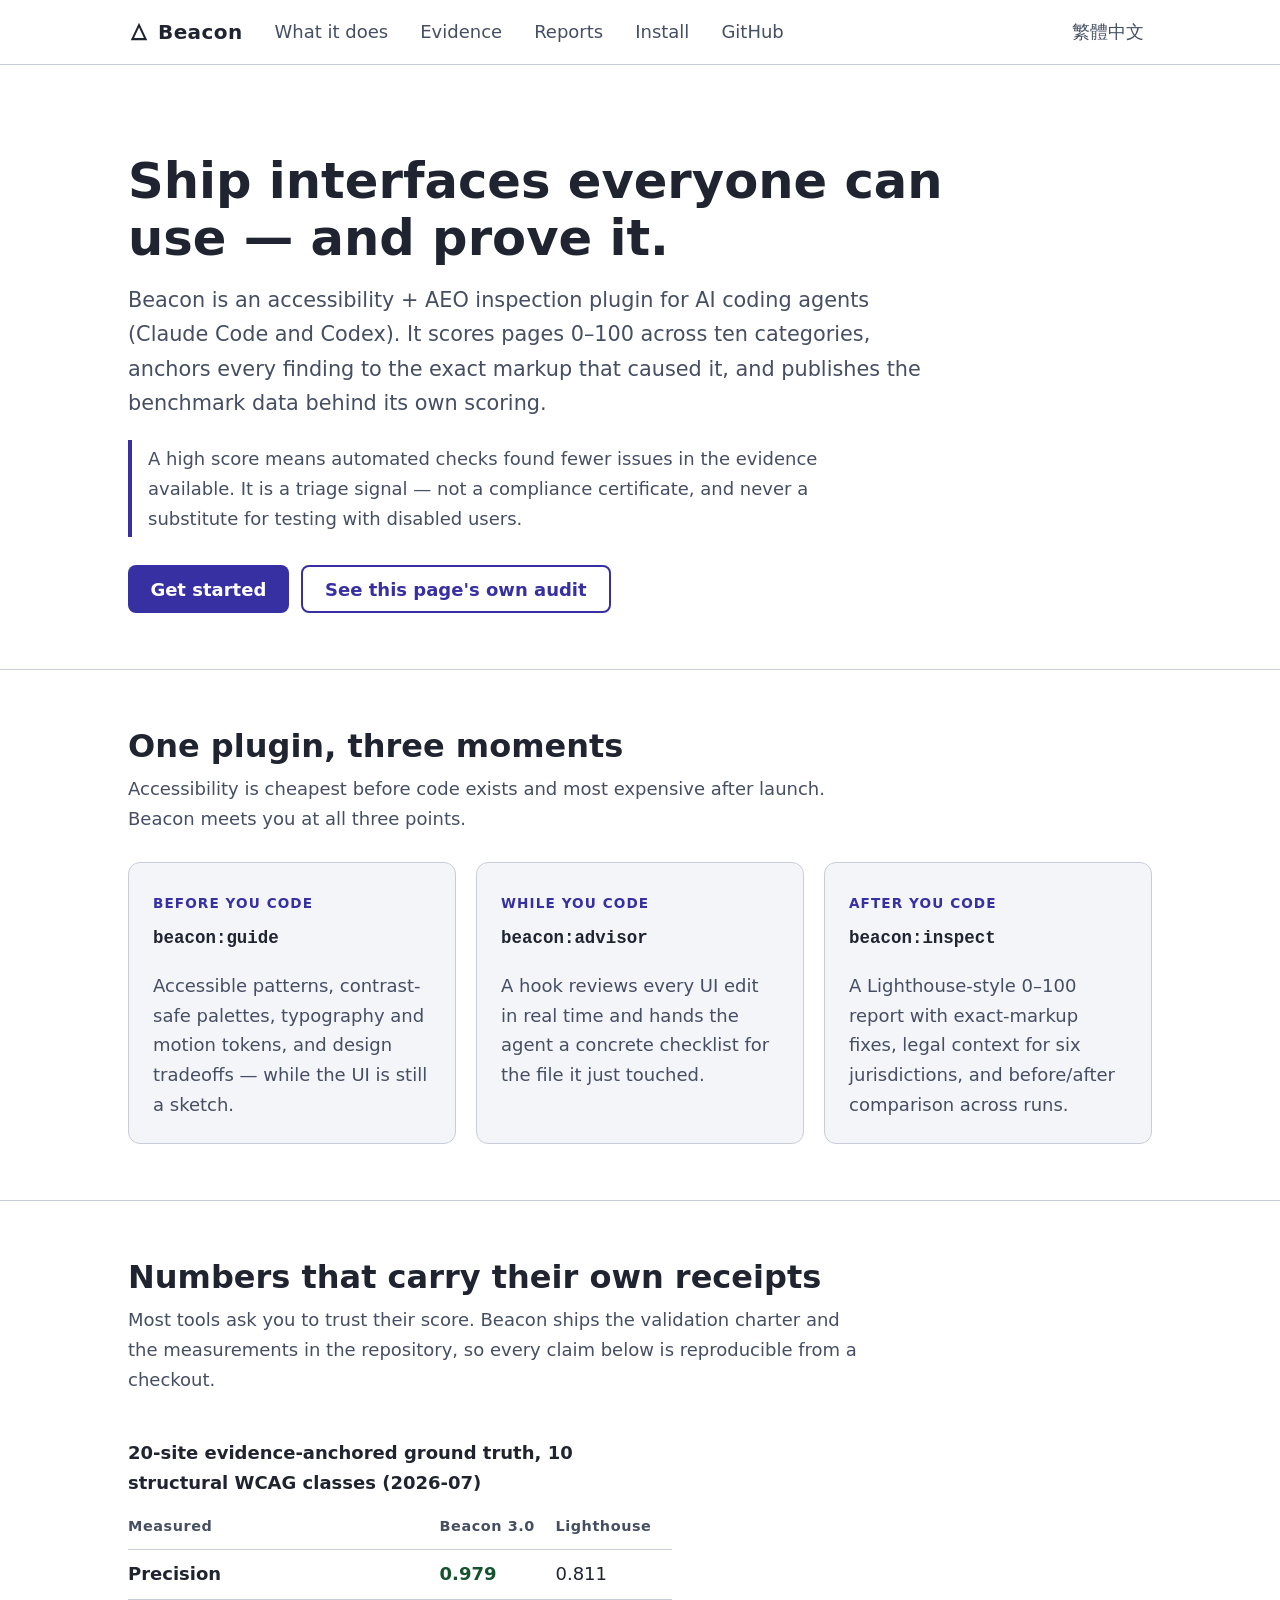
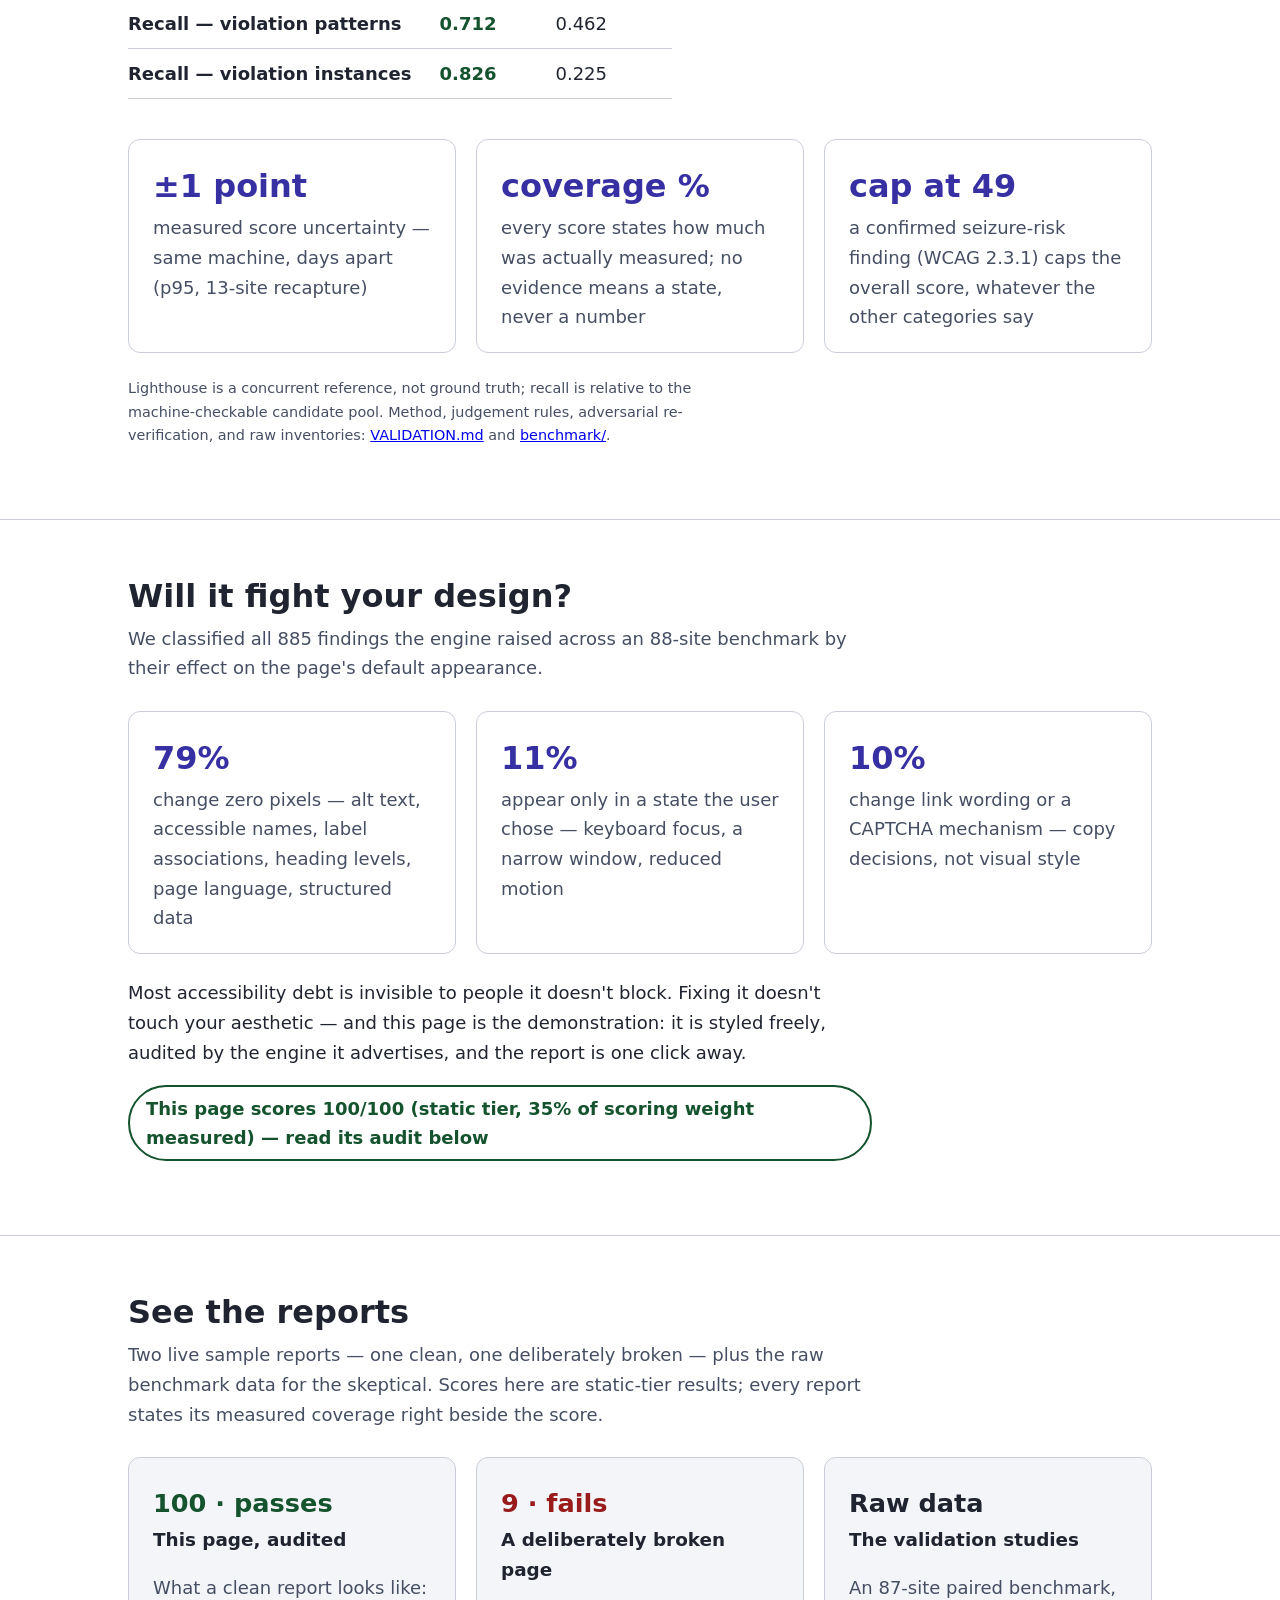
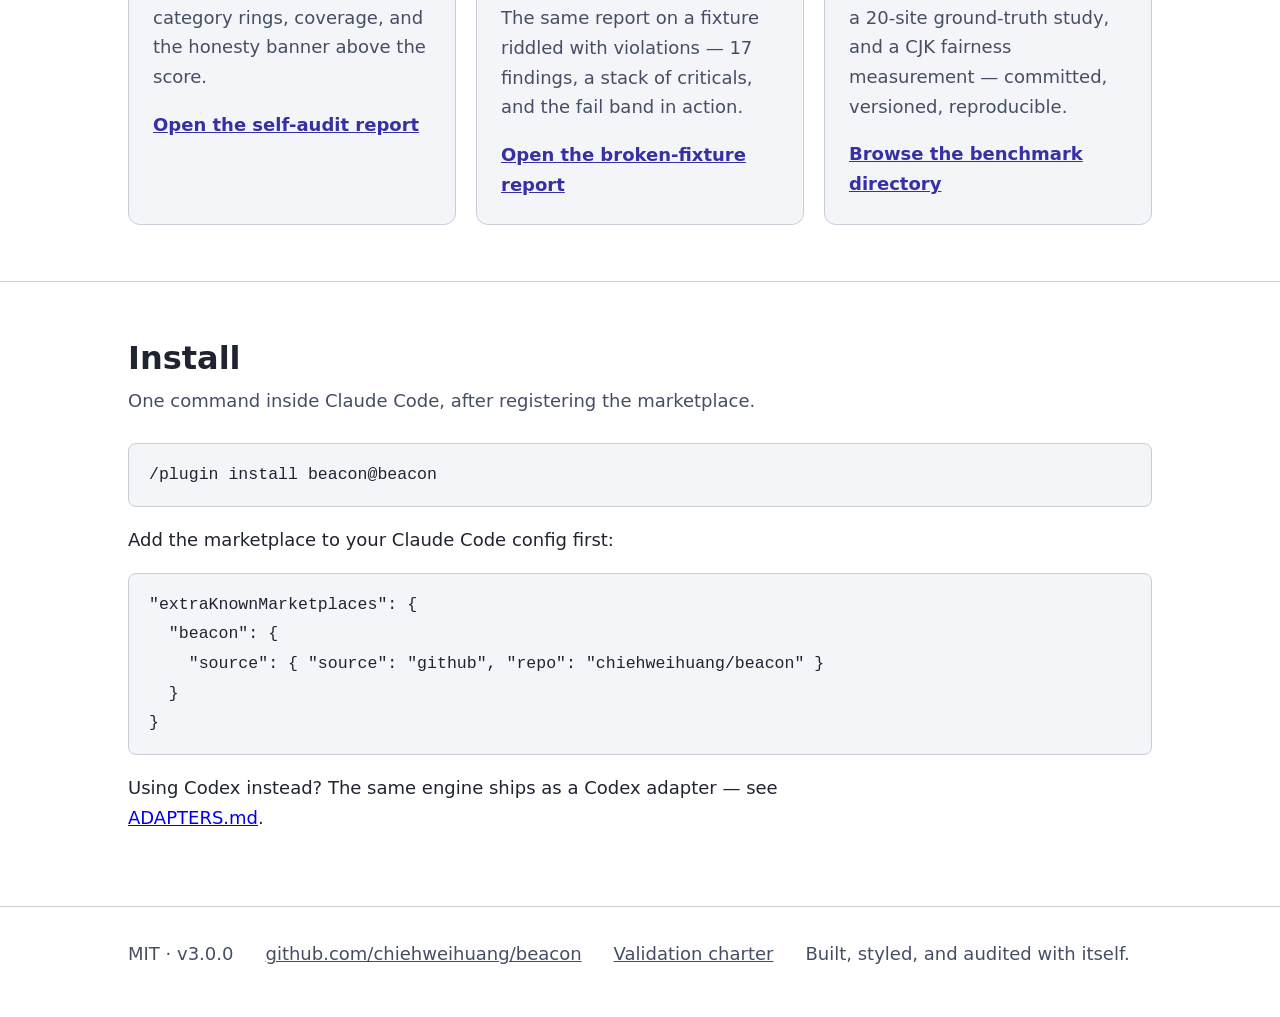
==== docs/index.html @ be775fd5 "feat(docs): bilingual landing page + live sample reports (GitHub Pages) docs/index.html (en) + docs/" ====
<!DOCTYPE html>
<html lang="en">
<head>
<meta charset="utf-8">
<meta name="viewport" content="width=device-width, initial-scale=1">
<title>Beacon — accessibility + AEO inspection for AI coding agents</title>
<meta name="description" content="Beacon is a Claude Code and Codex plugin that scores web accessibility (WCAG 2.2) and answer-engine readiness, anchors every finding to exact markup, and publishes the validation data behind its own numbers.">
<link rel="canonical" href="https://chiehweihuang.github.io/beacon/">
<link rel="alternate" hreflang="en" href="https://chiehweihuang.github.io/beacon/">
<link rel="alternate" hreflang="zh-Hant" href="https://chiehweihuang.github.io/beacon/zh-Hant.html">
<link rel="stylesheet" href="style.css">
<script type="application/ld+json">
{
  "@context": "https://schema.org",
  "@type": "SoftwareApplication",
  "name": "Beacon",
  "applicationCategory": "DeveloperApplication",
  "operatingSystem": "Windows, macOS, Linux",
  "softwareVersion": "3.0.0",
  "description": "Accessibility (WCAG 2.2) and answer-engine-optimization inspection plugin for AI coding agents (Claude Code and Codex), with benchmark-validated scoring.",
  "license": "https://opensource.org/licenses/MIT",
  "url": "https://chiehweihuang.github.io/beacon/",
  "downloadUrl": "https://github.com/chiehweihuang/beacon"
}
</script>
</head>
<body>
<a class="skip-link" href="#main">Skip to main content</a>

<header class="site">
  <div class="wrap">
    <a class="brand" href="./">
      <svg width="22" height="22" viewBox="0 0 24 24" aria-hidden="true" focusable="false"><path d="M12 2 3 21h18L12 2Zm0 5.2 5.4 11.3H6.6L12 7.2Z" fill="currentColor"/></svg>
      Beacon
    </a>
    <nav class="site-nav" aria-label="Main">
      <ul>
        <li><a href="#commands">What it does</a></li>
        <li><a href="#evidence">Evidence</a></li>
        <li><a href="#reports">Reports</a></li>
        <li><a href="#install">Install</a></li>
        <li><a href="https://github.com/chiehweihuang/beacon">GitHub</a></li>
      </ul>
    </nav>
    <div class="lang-switch">
      <a href="zh-Hant.html" lang="zh-Hant" hreflang="zh-Hant">繁體中文</a>
    </div>
  </div>
</header>

<main id="main">

  <section class="hero" aria-labelledby="hero-h">
    <div class="wrap">
      <h1 id="hero-h">Ship interfaces everyone can use — and prove it.</h1>
      <p class="lede">Beacon is an accessibility + AEO inspection plugin for AI coding agents (Claude Code and Codex). It scores pages 0–100 across ten categories, anchors every finding to the exact markup that caused it, and publishes the benchmark data behind its own scoring.</p>
      <p class="honesty">A high score means automated checks found fewer issues in the evidence available. It is a triage signal — not a compliance certificate, and never a substitute for testing with disabled users.</p>
      <div class="cta-row">
        <a class="btn btn-primary" href="#install">Get started</a>
        <a class="btn btn-ghost" href="reports/landing-self-audit.html">See this page's own audit</a>
      </div>
    </div>
  </section>

  <section id="commands" aria-labelledby="commands-h">
    <div class="wrap">
      <h2 id="commands-h">One plugin, three moments</h2>
      <p class="section-lede">Accessibility is cheapest before code exists and most expensive after launch. Beacon meets you at all three points.</p>
      <div class="cards">
        <div class="card">
          <span class="when">Before you code</span>
          <h3><code>beacon:guide</code></h3>
          <p>Accessible patterns, contrast-safe palettes, typography and motion tokens, and design tradeoffs — while the UI is still a sketch.</p>
        </div>
        <div class="card">
          <span class="when">While you code</span>
          <h3><code>beacon:advisor</code></h3>
          <p>A hook reviews every UI edit in real time and hands the agent a concrete checklist for the file it just touched.</p>
        </div>
        <div class="card">
          <span class="when">After you code</span>
          <h3><code>beacon:inspect</code></h3>
          <p>A Lighthouse-style 0–100 report with exact-markup fixes, legal context for six jurisdictions, and before/after comparison across runs.</p>
        </div>
      </div>
    </div>
  </section>

  <section id="evidence" aria-labelledby="evidence-h">
    <div class="wrap">
      <h2 id="evidence-h">Numbers that carry their own receipts</h2>
      <p class="section-lede">Most tools ask you to trust their score. Beacon ships the validation charter and the measurements in the repository, so every claim below is reproducible from a checkout.</p>

      <div class="table-wrap" role="region" aria-label="Measured precision and recall" tabindex="0">
        <table>
          <caption>20-site evidence-anchored ground truth, 10 structural WCAG classes (2026-07)</caption>
          <thead>
            <tr>
              <th scope="col">Measured</th>
              <th scope="col">Beacon 3.0</th>
              <th scope="col">Lighthouse</th>
            </tr>
          </thead>
          <tbody>
            <tr>
              <th scope="row">Precision</th>
              <td class="win">0.979</td>
              <td>0.811</td>
            </tr>
            <tr>
              <th scope="row">Recall — violation patterns</th>
              <td class="win">0.712</td>
              <td>0.462</td>
            </tr>
            <tr>
              <th scope="row">Recall — violation instances</th>
              <td class="win">0.826</td>
              <td>0.225</td>
            </tr>
          </tbody>
        </table>
      </div>

      <div class="stats">
        <div class="stat"><span class="n">±1 point</span> <span class="d">measured score uncertainty — same machine, days apart (p95, 13-site recapture)</span></div>
        <div class="stat"><span class="n">coverage %</span> <span class="d">every score states how much was actually measured; no evidence means a state, never a number</span></div>
        <div class="stat"><span class="n">cap at 49</span> <span class="d">a confirmed seizure-risk finding (WCAG 2.3.1) caps the overall score, whatever the other categories say</span></div>
      </div>

      <p class="footnote">Lighthouse is a concurrent reference, not ground truth; recall is relative to the machine-checkable candidate pool. Method, judgement rules, adversarial re-verification, and raw inventories: <a href="https://github.com/chiehweihuang/beacon/blob/master/VALIDATION.md">VALIDATION.md</a> and <a href="https://github.com/chiehweihuang/beacon/tree/master/benchmark">benchmark/</a>.</p>
    </div>
  </section>

  <section id="design" aria-labelledby="design-h">
    <div class="wrap">
      <h2 id="design-h">Will it fight your design?</h2>
      <p class="section-lede">We classified all 885 findings the engine raised across an 88-site benchmark by their effect on the page's default appearance.</p>
      <div class="stats">
        <div class="stat"><span class="n">79%</span> <span class="d">change zero pixels — alt text, accessible names, label associations, heading levels, page language, structured data</span></div>
        <div class="stat"><span class="n">11%</span> <span class="d">appear only in a state the user chose — keyboard focus, a narrow window, reduced motion</span></div>
        <div class="stat"><span class="n">10%</span> <span class="d">change link wording or a CAPTCHA mechanism — copy decisions, not visual style</span></div>
      </div>
      <p>Most accessibility debt is invisible to people it doesn't block. Fixing it doesn't touch your aesthetic — and this page is the demonstration: it is styled freely, audited by the engine it advertises, and the report is one click away.</p>
      <p><span class="badge">This page scores 100/100 (static tier, 35% of scoring weight measured) — read its audit below</span></p>
    </div>
  </section>

  <section id="reports" aria-labelledby="reports-h">
    <div class="wrap">
      <h2 id="reports-h">See the reports</h2>
      <p class="section-lede">Two live sample reports — one clean, one deliberately broken — plus the raw benchmark data for the skeptical. Scores here are static-tier results; every report states its measured coverage right beside the score.</p>
      <div class="gallery">
        <div class="shot">
          <span class="score pass">100 · passes</span>
          <h3>This page, audited</h3>
          <p>What a clean report looks like: category rings, coverage, and the honesty banner above the score.</p>
          <a href="reports/landing-self-audit.html">Open the self-audit report</a>
        </div>
        <div class="shot">
          <span class="score fail">9 · fails</span>
          <h3>A deliberately broken page</h3>
          <p>The same report on a fixture riddled with violations — 17 findings, a stack of criticals, and the fail band in action.</p>
          <a href="reports/broken-fixture.html">Open the broken-fixture report</a>
        </div>
        <div class="shot">
          <span class="score">Raw data</span>
          <h3>The validation studies</h3>
          <p>An 87-site paired benchmark, a 20-site ground-truth study, and a CJK fairness measurement — committed, versioned, reproducible.</p>
          <a href="https://github.com/chiehweihuang/beacon/tree/master/benchmark">Browse the benchmark directory</a>
        </div>
      </div>
    </div>
  </section>

  <section id="install" aria-labelledby="install-h">
    <div class="wrap">
      <h2 id="install-h">Install</h2>
      <p class="section-lede">One command inside Claude Code, after registering the marketplace.</p>
<pre><code>/plugin install beacon@beacon</code></pre>
      <p>Add the marketplace to your Claude Code config first:</p>
<pre><code>"extraKnownMarketplaces": {
  "beacon": {
    "source": { "source": "github", "repo": "chiehweihuang/beacon" }
  }
}</code></pre>
      <p>Using Codex instead? The same engine ships as a Codex adapter — see <a href="https://github.com/chiehweihuang/beacon/blob/master/ADAPTERS.md">ADAPTERS.md</a>.</p>
    </div>
  </section>

</main>

<footer class="site">
  <div class="wrap">
    <span>MIT · v3.0.0</span>
    <a href="https://github.com/chiehweihuang/beacon">github.com/chiehweihuang/beacon</a>
    <a href="https://github.com/chiehweihuang/beacon/blob/master/VALIDATION.md">Validation charter</a>
    <span>Built, styled, and audited with itself.</span>
  </div>
</footer>

</body>
</html>
---- docs/style.css ----
/* Beacon landing — no framework, no JS, WCAG 2.2 AA by construction.
   Light is the default theme; dark follows the system preference.
   Font stacks are explicit end-to-end (CJK must never fall back to PMingLiU). */

:root {
  --sans: "Segoe UI", system-ui, -apple-system, "Helvetica Neue", Arial,
          "Noto Sans TC", "PingFang TC", "Microsoft JhengHei", sans-serif;
  --mono: "Cascadia Code", Consolas, "SF Mono", Menlo, "Noto Sans Mono",
          "Microsoft JhengHei", monospace;

  --bg: #ffffff;
  --surface: #f4f5f9;
  --text: #1f2430;         /* 14.9:1 on --bg */
  --muted: #454e63;        /* 8.2:1 on --bg */
  --accent: #3730a3;       /* 8.5:1 on --bg */
  --accent-ink: #ffffff;   /* 8.5:1 on --accent */
  --line: #c9cdd8;         /* 3.1:1 borders */
  --good: #14532d;         /* 9.7:1 on --bg */
  --bad: #991b1b;          /* 7.7:1 on --bg */
  --focus: #b45309;
}

@media (prefers-color-scheme: dark) {
  :root {
    --bg: #12141c;
    --surface: #1b1e2a;
    --text: #e7e9f0;       /* 13.9:1 on --bg */
    --muted: #aab2c5;      /* 7.6:1 on --bg */
    --accent: #a5b4fc;     /* 8.6:1 on --bg */
    --accent-ink: #12141c; /* 8.6:1 on --accent */
    --line: #3d4356;
    --good: #86efac;
    --bad: #fca5a5;
    --focus: #fbbf24;
  }
}

/* High-contrast preference: harden the two tokens that sit closest to the
   thresholds, in BOTH themes (Android "Bold text" / forced contrast users). */
@media (prefers-contrast: more) {
  :root { --muted: #2b3242; --line: #6b7280; }
}
@media (prefers-contrast: more) and (prefers-color-scheme: dark) {
  :root { --muted: #d3d8e4; --line: #8a92a6; }
}

* { box-sizing: border-box; }

html { -webkit-text-size-adjust: 100%; }

body {
  margin: 0;
  font-family: var(--sans);
  font-size: clamp(1rem, 0.94rem + 0.3vw, 1.125rem);
  line-height: 1.65;
  color: var(--text);
  background: var(--bg);
}

/* ---- focus: visible, never removed ---- */
:focus-visible {
  outline: 3px solid var(--focus);
  outline-offset: 3px;
  border-radius: 2px;
}

@media (prefers-reduced-motion: reduce) {
  *, *::before, *::after {
    animation-duration: 0.01ms !important;
    animation-iteration-count: 1 !important;
    transition-duration: 0.01ms !important;
    scroll-behavior: auto !important;
  }
}

.skip-link {
  position: absolute;
  left: -999px;
  top: 0;
  background: var(--accent);
  color: var(--accent-ink);
  padding: 0.75rem 1.25rem;
  z-index: 10;
  font-weight: 600;
}
.skip-link:focus {
  left: 0.5rem;
  top: 0.5rem;
}

.wrap {
  max-width: 68rem;
  margin: 0 auto;
  padding: 0 clamp(1rem, 4vw, 2rem);
}

/* ---- header ---- */
header.site {
  border-bottom: 1px solid var(--line);
}
header.site .wrap {
  display: flex;
  flex-wrap: wrap;
  align-items: center;
  gap: 0.5rem 1.5rem;
  min-height: 4rem;
  padding-top: 0.5rem;
  padding-bottom: 0.5rem;
}
.brand {
  font-weight: 700;
  font-size: 1.25rem;
  letter-spacing: 0.02em;
  color: var(--text);
  text-decoration: none;
  display: inline-flex;
  align-items: center;
  gap: 0.5rem;
  min-height: 44px;
}
.brand svg { flex: none; }
nav.site-nav ul {
  list-style: none;
  display: flex;
  flex-wrap: wrap;
  gap: 0.25rem 1rem;
  margin: 0;
  padding: 0;
}
nav.site-nav a,
.lang-switch a {
  display: inline-flex;
  align-items: center;
  min-height: 44px;
  padding: 0 0.5rem;
  color: var(--muted);
  text-decoration: none;
  font-weight: 500;
}
nav.site-nav a:hover, .lang-switch a:hover { color: var(--text); text-decoration: underline; }
.lang-switch { margin-left: auto; }

/* ---- hero ---- */
.hero { padding: clamp(3rem, 8vw, 5.5rem) 0 clamp(2rem, 5vw, 3.5rem); }
.hero h1 {
  font-size: clamp(1.9rem, 1.4rem + 2.6vw, 3.1rem);
  line-height: 1.15;
  margin: 0 0 1rem;
  max-width: 24ch;
}
.hero .lede {
  font-size: clamp(1.1rem, 1rem + 0.5vw, 1.3rem);
  color: var(--muted);
  max-width: 62ch;
  margin: 0 0 1rem;
}
.hero .honesty {
  max-width: 62ch;
  border-left: 4px solid var(--accent);
  padding: 0.25rem 0 0.25rem 1rem;
  color: var(--muted);
  margin: 1.25rem 0 1.75rem;
}
.cta-row { display: flex; flex-wrap: wrap; gap: 0.75rem; }
.btn {
  display: inline-flex;
  align-items: center;
  min-height: 48px;
  padding: 0 1.4rem;
  border-radius: 8px;
  font-weight: 600;
  text-decoration: none;
}
.btn-primary { background: var(--accent); color: var(--accent-ink); }
.btn-primary:hover { filter: brightness(1.12); }
.btn-ghost { border: 2px solid var(--accent); color: var(--accent); }
.btn-ghost:hover { background: var(--surface); }

/* ---- sections ---- */
section { padding: clamp(2rem, 5vw, 3.5rem) 0; }
section + section { border-top: 1px solid var(--line); }
h2 {
  font-size: clamp(1.4rem, 1.2rem + 1vw, 2rem);
  line-height: 1.25;
  margin: 0 0 0.5rem;
}
.section-lede { color: var(--muted); max-width: 65ch; margin: 0 0 1.75rem; }
h3 { font-size: 1.15rem; margin: 0 0 0.5rem; }
p { max-width: 65ch; }

.cards {
  display: grid;
  grid-template-columns: repeat(auto-fit, minmax(min(16rem, 100%), 1fr));
  gap: 1.25rem;
}
.card {
  background: var(--surface);
  border: 1px solid var(--line);
  border-radius: 12px;
  padding: 1.5rem;
}
.card .when {
  font-size: 0.85rem;
  font-weight: 700;
  letter-spacing: 0.08em;
  text-transform: uppercase;
  color: var(--accent);
}
.card h3 { margin-top: 0.35rem; }
.card code { font-size: 0.95em; }
.card p { color: var(--muted); margin-bottom: 0; }

/* ---- tables ---- */
.table-wrap { overflow-x: auto; }
table {
  border-collapse: collapse;
  min-width: 34rem;
  margin: 1rem 0;
}
caption {
  text-align: left;
  font-weight: 600;
  padding-bottom: 0.5rem;
}
th, td {
  text-align: left;
  padding: 0.6rem 1rem 0.6rem 0;
  border-bottom: 1px solid var(--line);
}
th[scope="col"] { font-size: 0.9rem; letter-spacing: 0.04em; color: var(--muted); }
td.win { color: var(--good); font-weight: 700; }

.footnote { font-size: 0.9rem; color: var(--muted); max-width: 65ch; }

/* ---- stats ---- */
.stats {
  display: grid;
  grid-template-columns: repeat(auto-fit, minmax(min(14rem, 100%), 1fr));
  gap: 1.25rem;
  margin: 1.5rem 0;
}
.stat {
  border: 1px solid var(--line);
  border-radius: 12px;
  padding: 1.25rem 1.5rem;
}
.stat .n {
  display: block;
  font-size: 2rem;
  font-weight: 700;
  color: var(--accent);
}
.stat .d { color: var(--muted); }

.badge {
  display: inline-flex;
  align-items: center;
  gap: 0.5rem;
  border: 2px solid var(--good);
  color: var(--good);
  border-radius: 999px;
  padding: 0.4rem 1rem;
  font-weight: 700;
}

/* ---- gallery ---- */
.gallery { display: grid; grid-template-columns: repeat(auto-fit, minmax(min(18rem, 100%), 1fr)); gap: 1.25rem; }
.shot {
  border: 1px solid var(--line);
  border-radius: 12px;
  padding: 1.5rem;
  background: var(--surface);
}
.shot .score { font-size: 1.6rem; font-weight: 700; }
.shot .score.pass { color: var(--good); }
.shot .score.fail { color: var(--bad); }
.shot p { color: var(--muted); }
.shot a { color: var(--accent); font-weight: 600; }

/* ---- code ---- */
pre {
  background: var(--surface);
  border: 1px solid var(--line);
  border-radius: 8px;
  padding: 1rem 1.25rem;
  overflow-x: auto;
}
code { font-family: var(--mono); font-size: 0.92em; }

/* ---- footer ---- */
footer.site {
  border-top: 1px solid var(--line);
  padding: 2rem 0 3rem;
  color: var(--muted);
}
footer.site .wrap { display: flex; flex-wrap: wrap; gap: 0.5rem 2rem; align-items: center; }
footer.site a { color: var(--muted); }
footer.site a:hover { color: var(--text); }
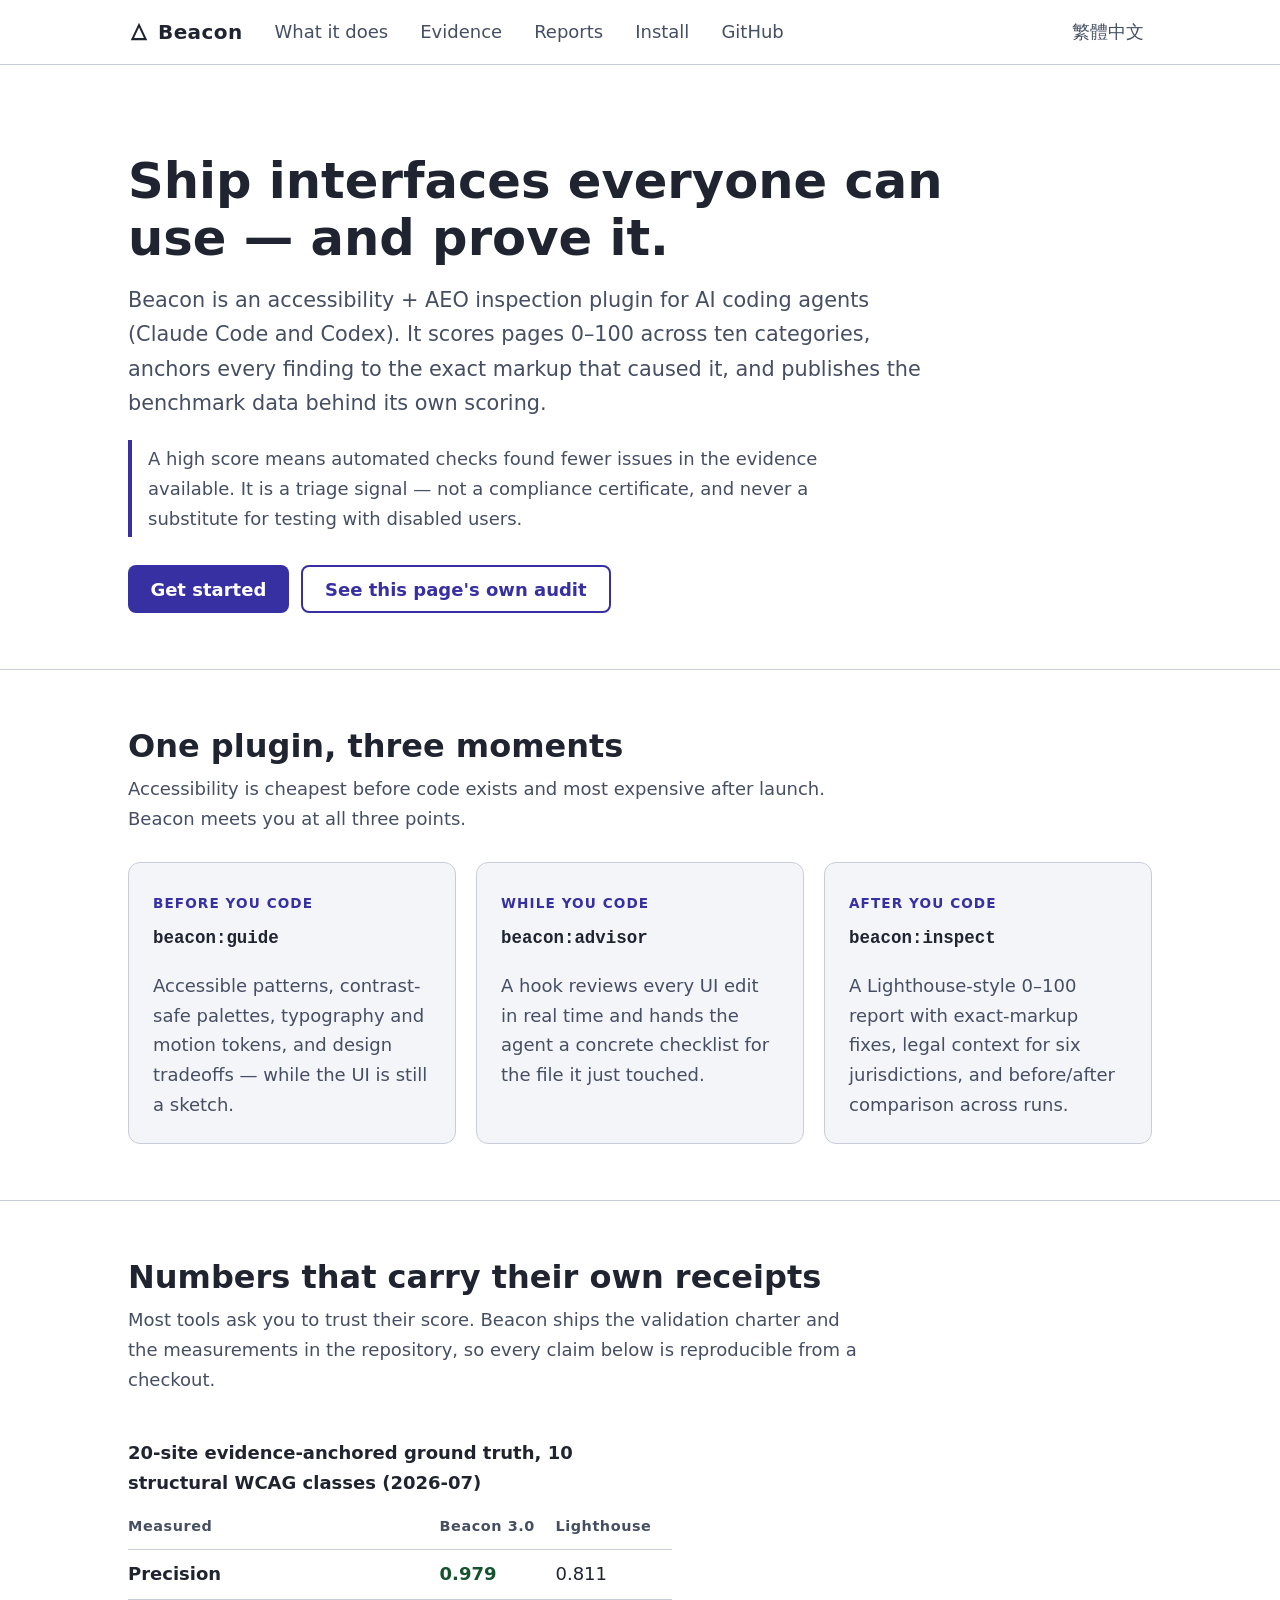
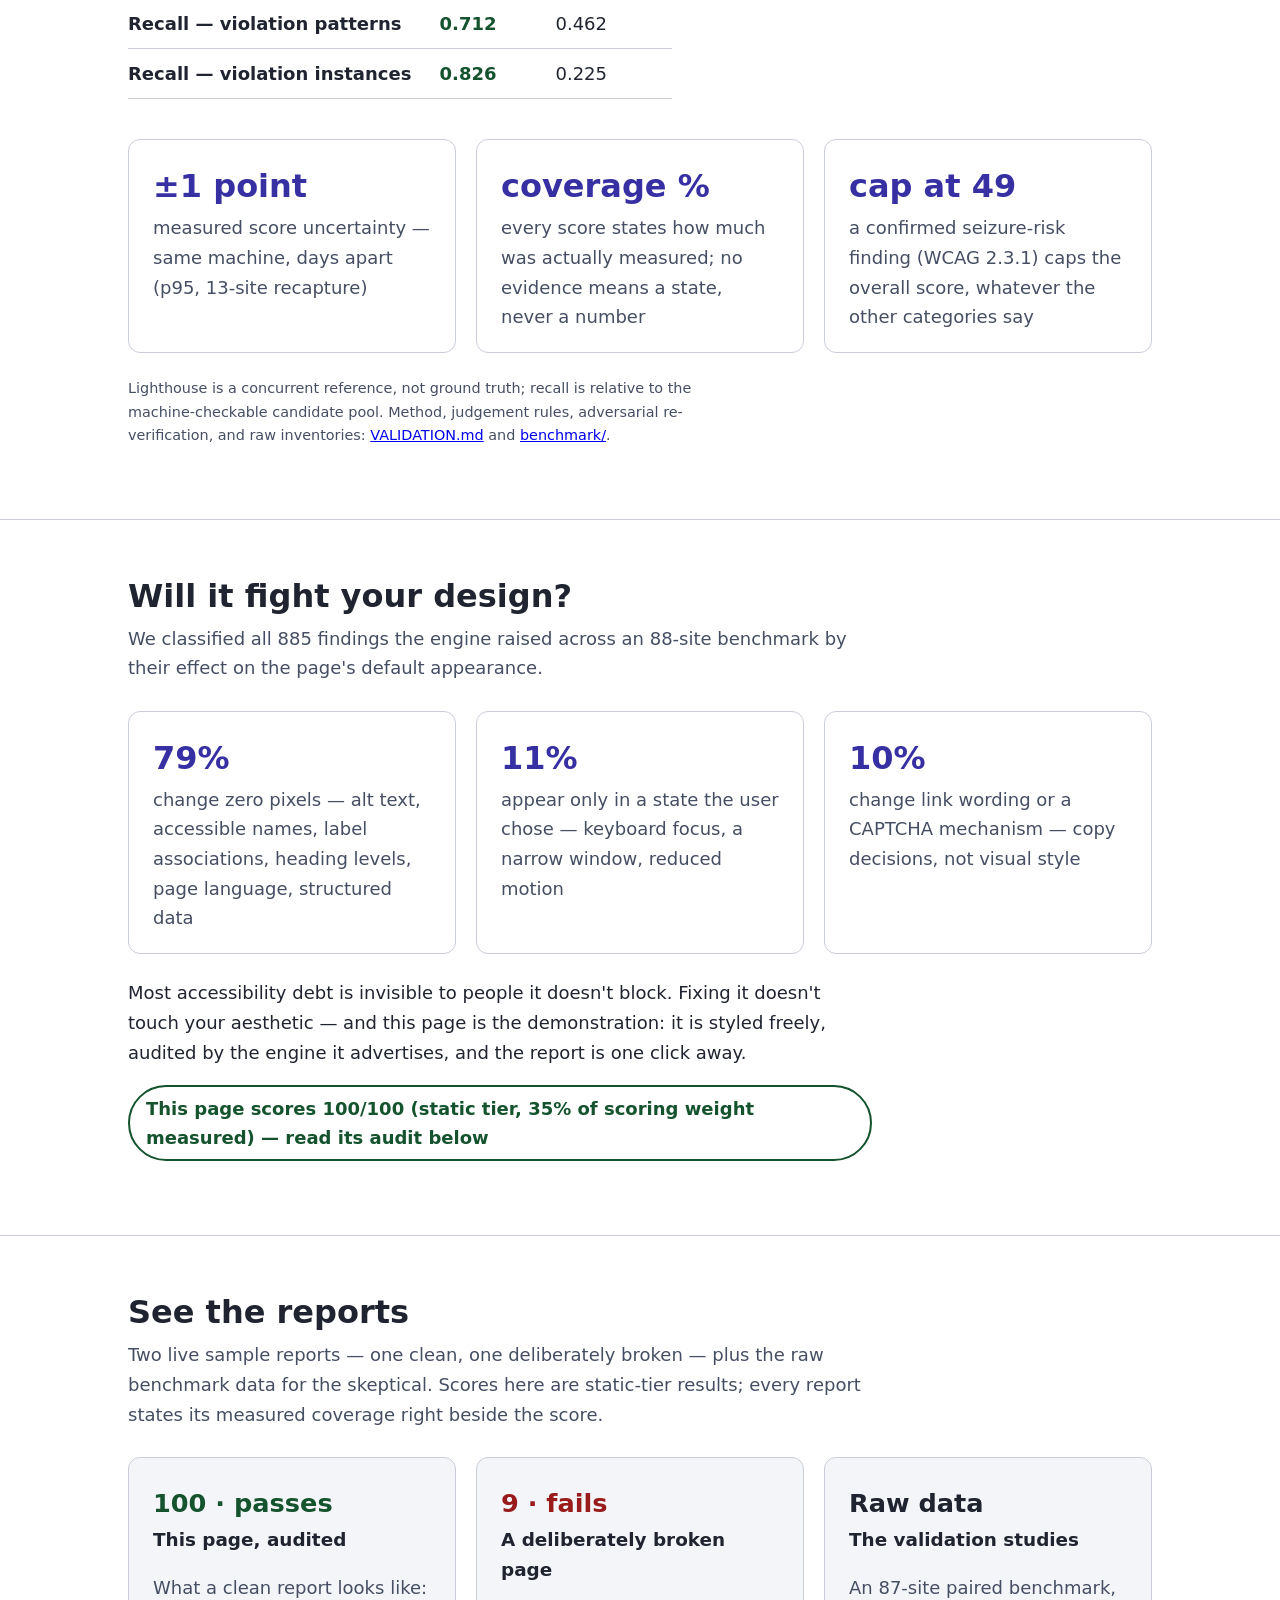
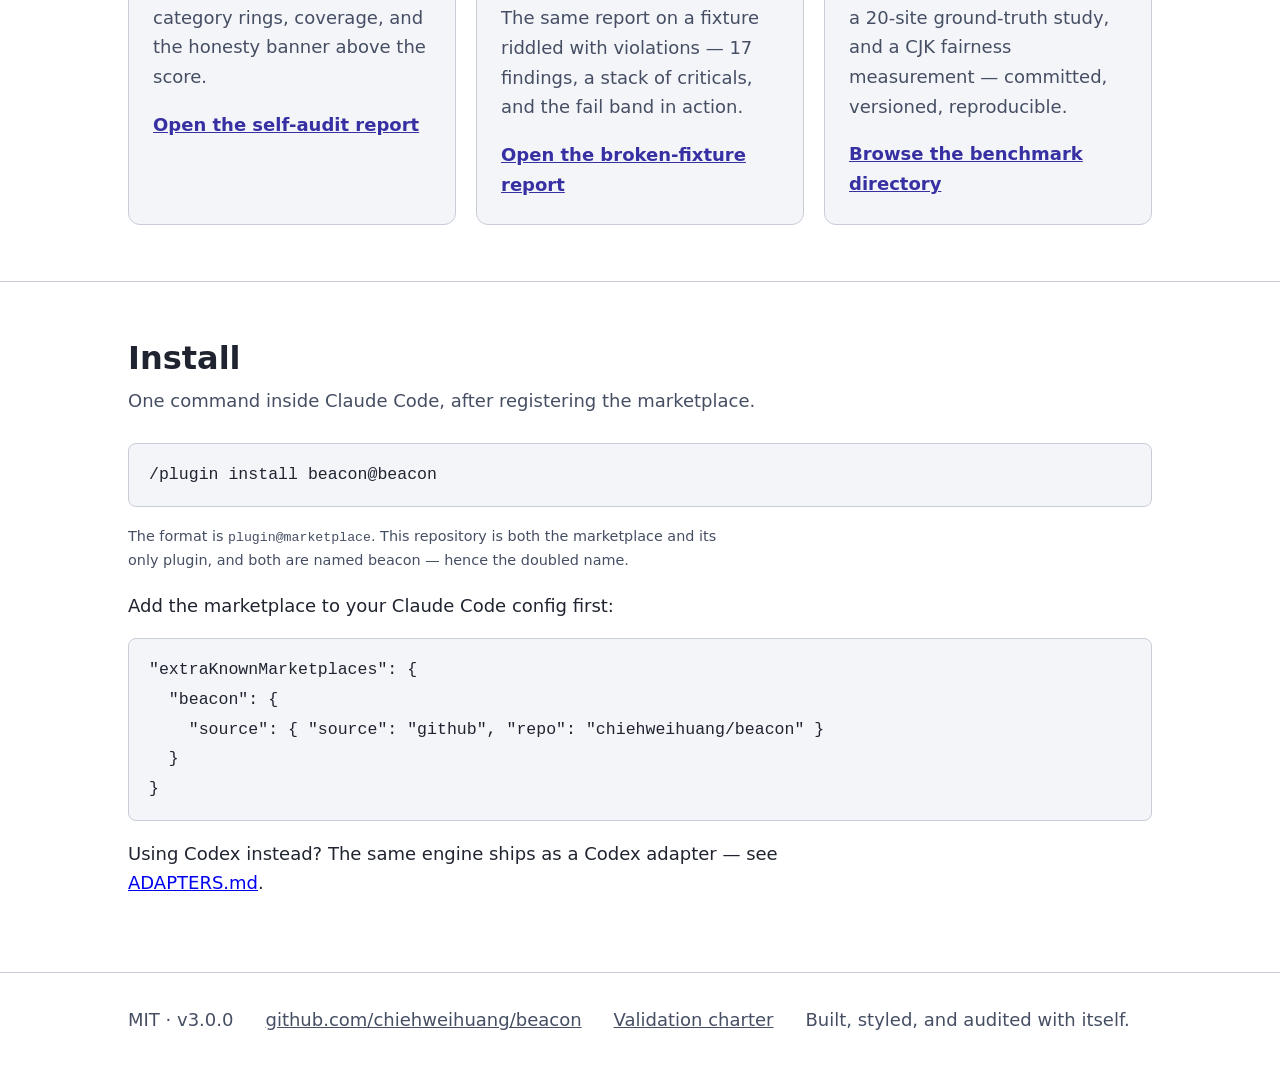
==== commit eccce995: "docs: explain the plugin@marketplace format next to the install command beacon@beacon reads as a stu" ====
--- a/docs/index.html
+++ b/docs/index.html
@@ -177,6 +177,7 @@
       <h2 id="install-h">Install</h2>
       <p class="section-lede">One command inside Claude Code, after registering the marketplace.</p>
 <pre><code>/plugin install beacon@beacon</code></pre>
+      <p class="footnote">The format is <code>plugin@marketplace</code>. This repository is both the marketplace and its only plugin, and both are named beacon — hence the doubled name.</p>
       <p>Add the marketplace to your Claude Code config first:</p>
 <pre><code>"extraKnownMarketplaces": {
   "beacon": {
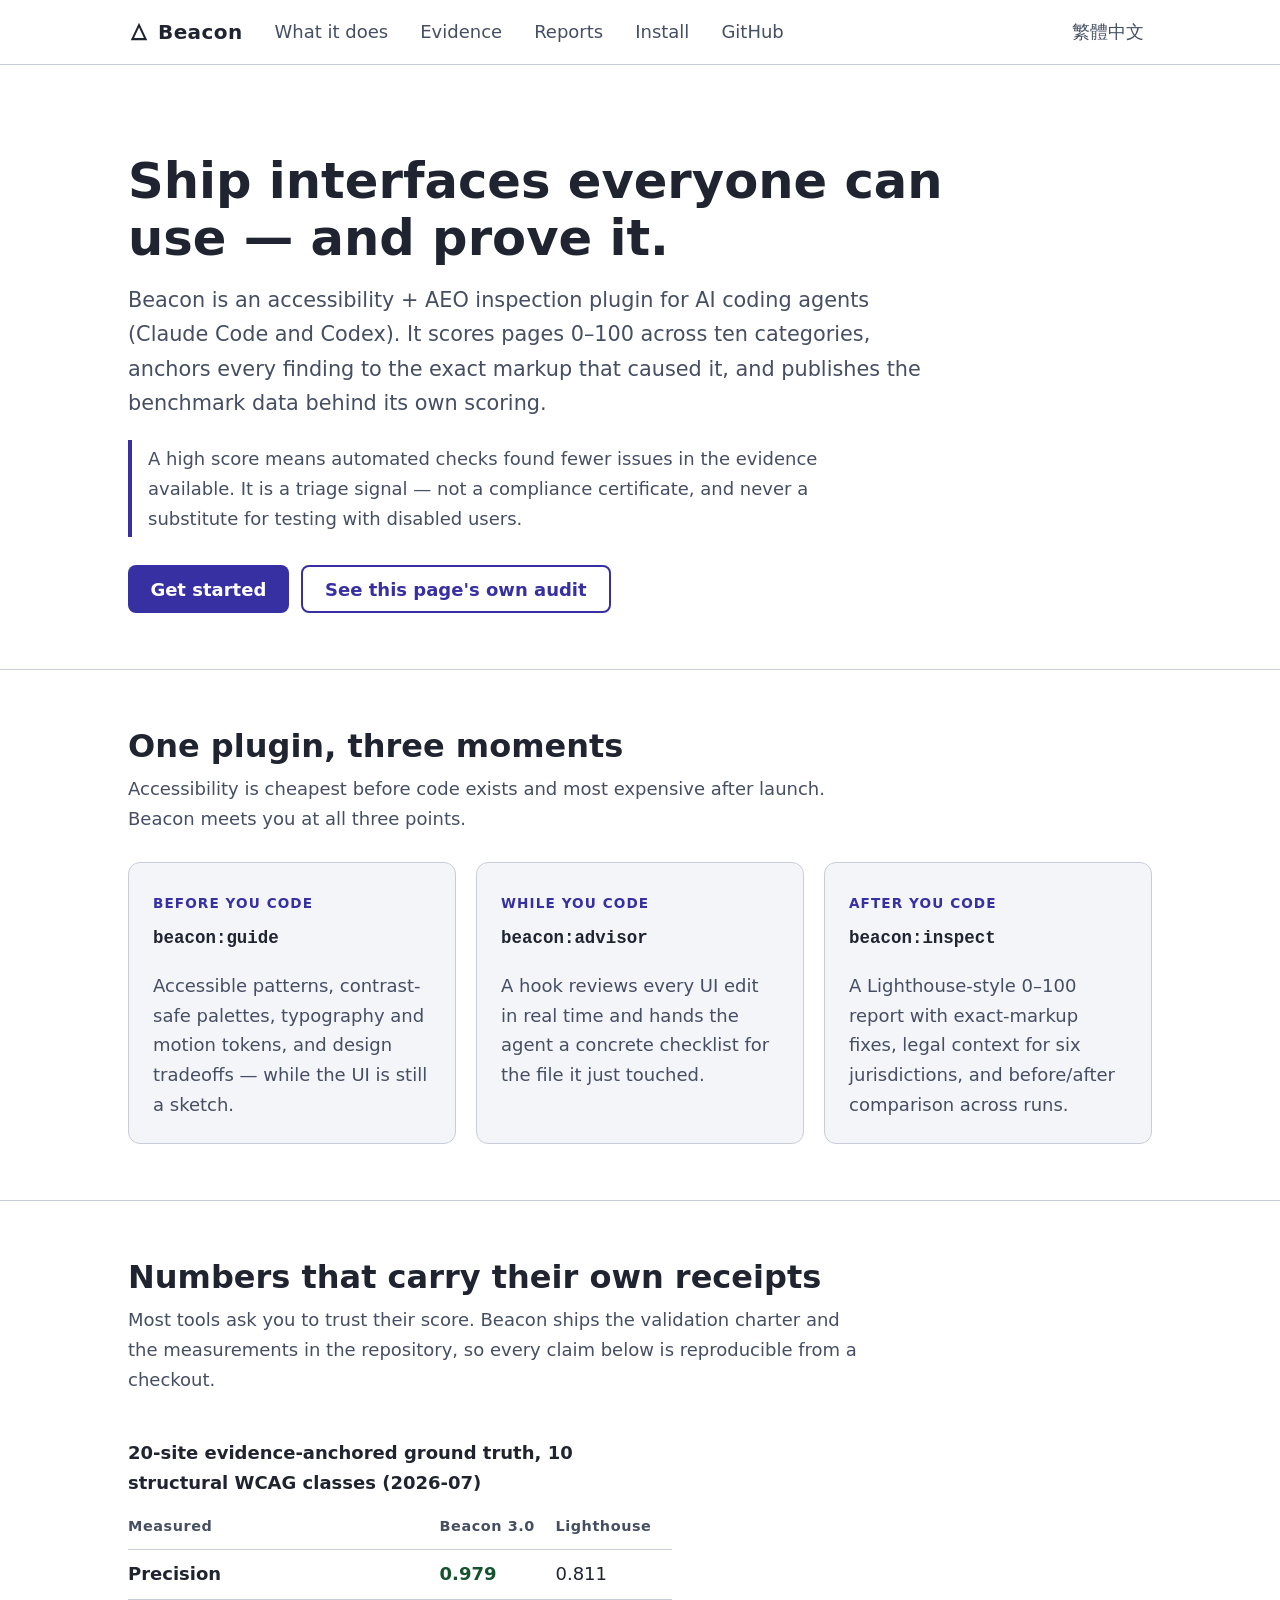
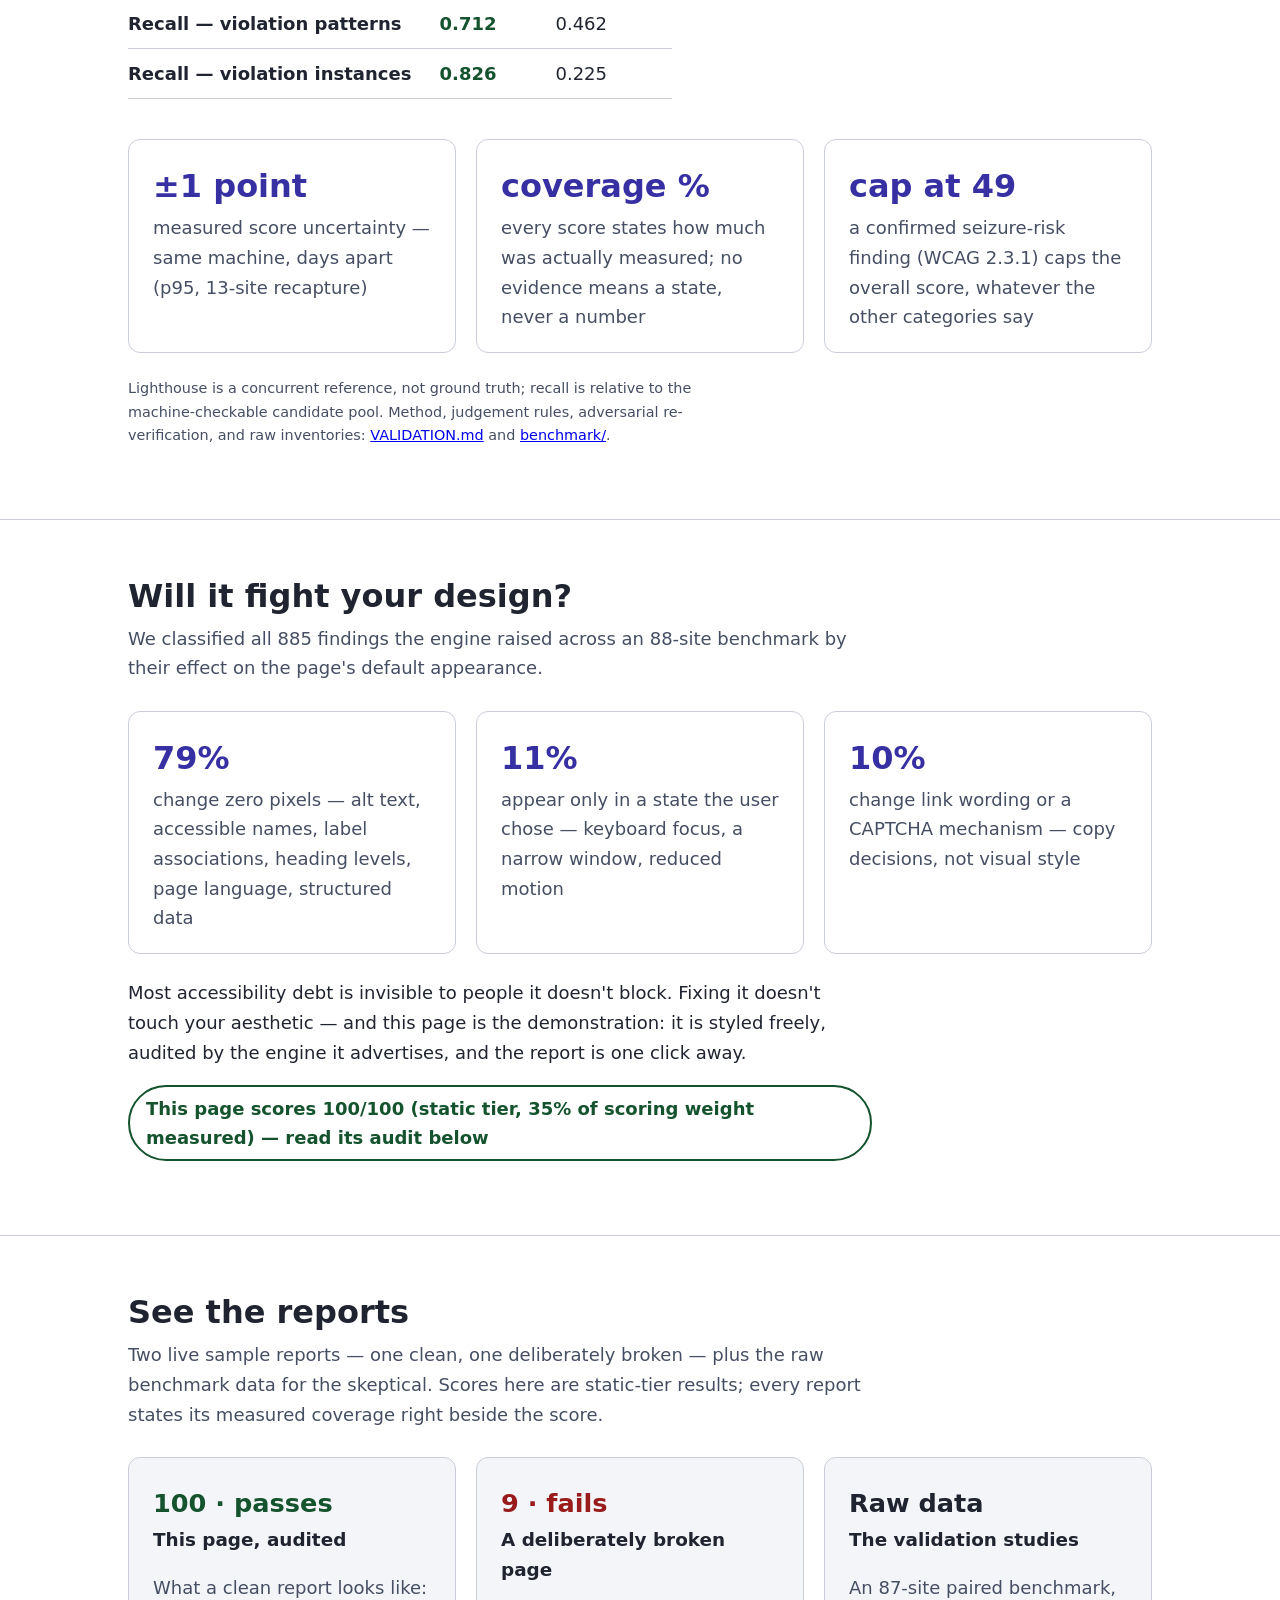
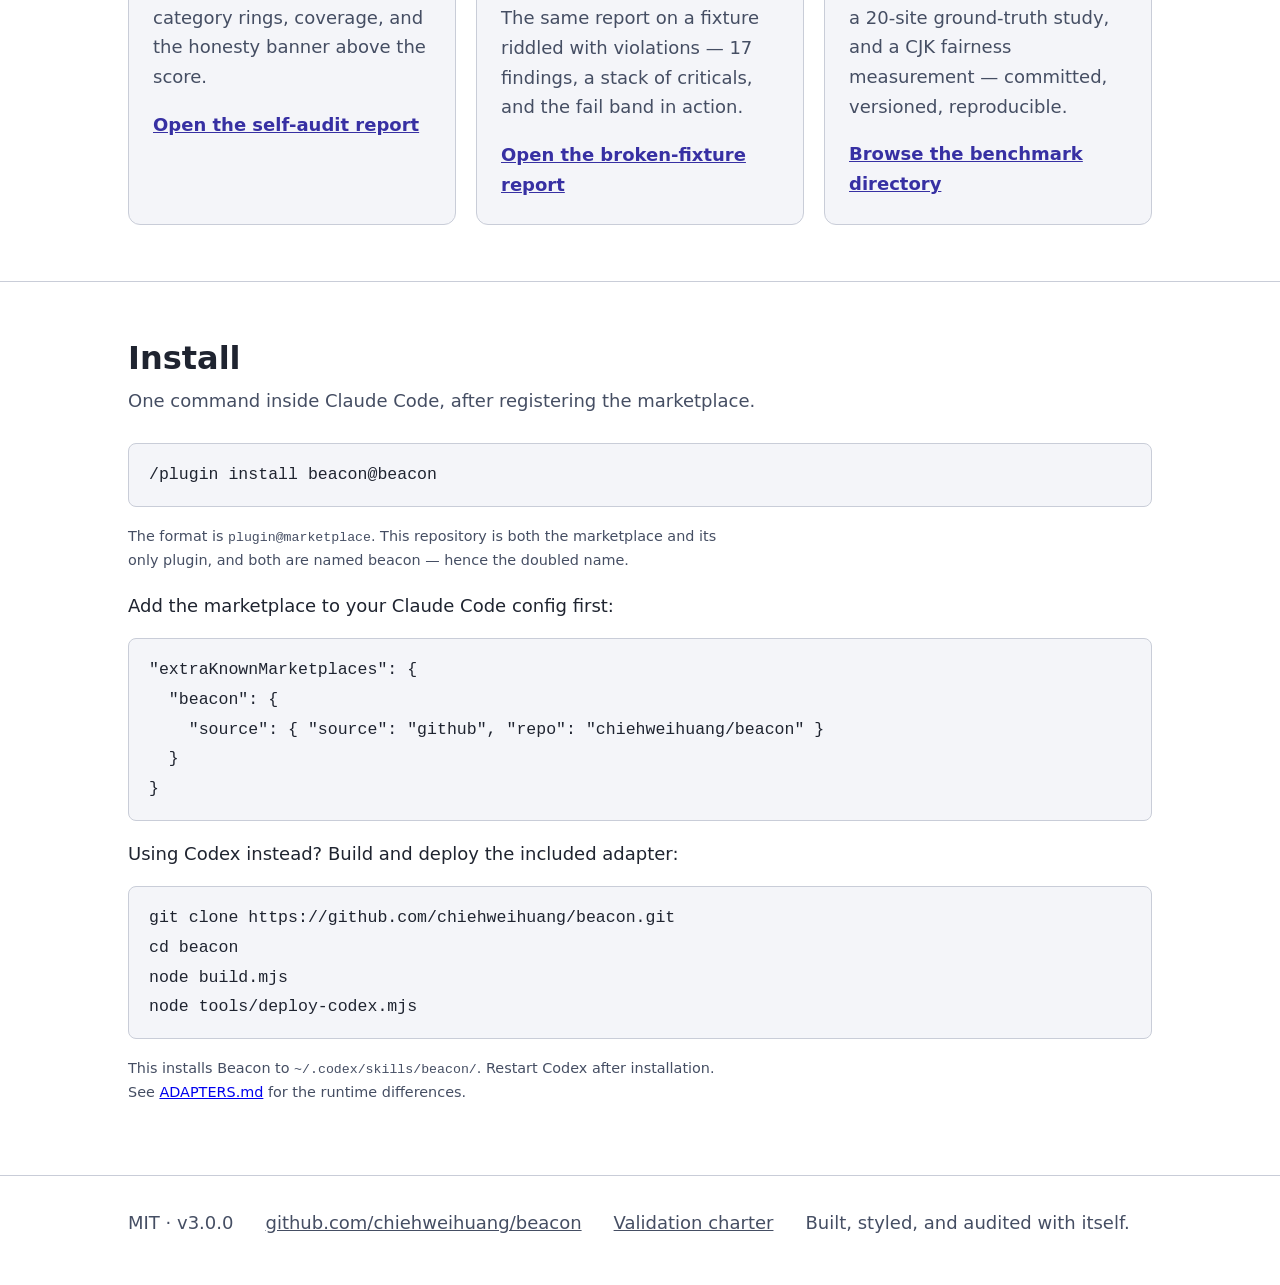
==== commit d05ccdc7: "feat(detectors): aria-heading outline (engine @8) + report category disclosure — validated Engine @8" ====
--- a/docs/index.html
+++ b/docs/index.html
@@ -184,7 +184,12 @@
     "source": { "source": "github", "repo": "chiehweihuang/beacon" }
   }
 }</code></pre>
-      <p>Using Codex instead? The same engine ships as a Codex adapter — see <a href="https://github.com/chiehweihuang/beacon/blob/master/ADAPTERS.md">ADAPTERS.md</a>.</p>
+      <p>Using Codex instead? Build and deploy the included adapter:</p>
+<pre><code>git clone https://github.com/chiehweihuang/beacon.git
+cd beacon
+node build.mjs
+node tools/deploy-codex.mjs</code></pre>
+      <p class="footnote">This installs Beacon to <code>~/.codex/skills/beacon/</code>. Restart Codex after installation. See <a href="https://github.com/chiehweihuang/beacon/blob/master/ADAPTERS.md">ADAPTERS.md</a> for the runtime differences.</p>
     </div>
   </section>
 
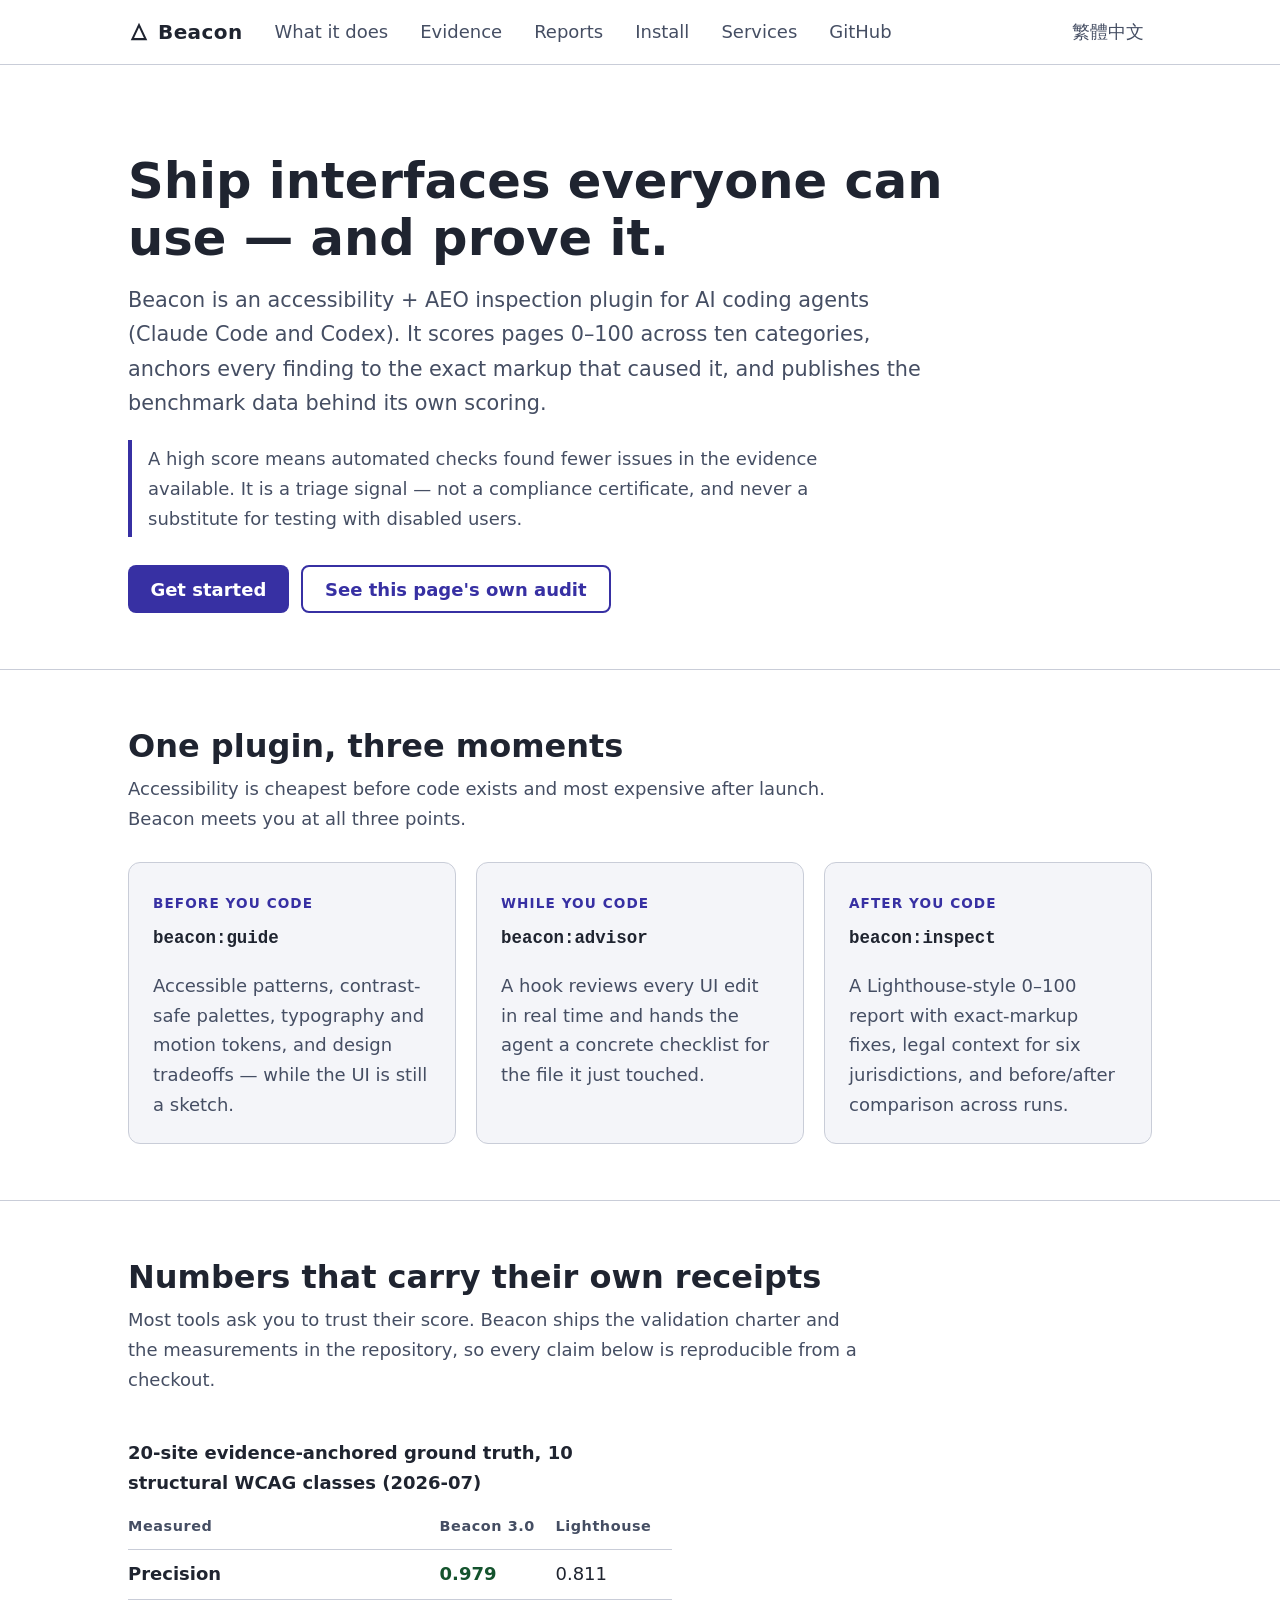
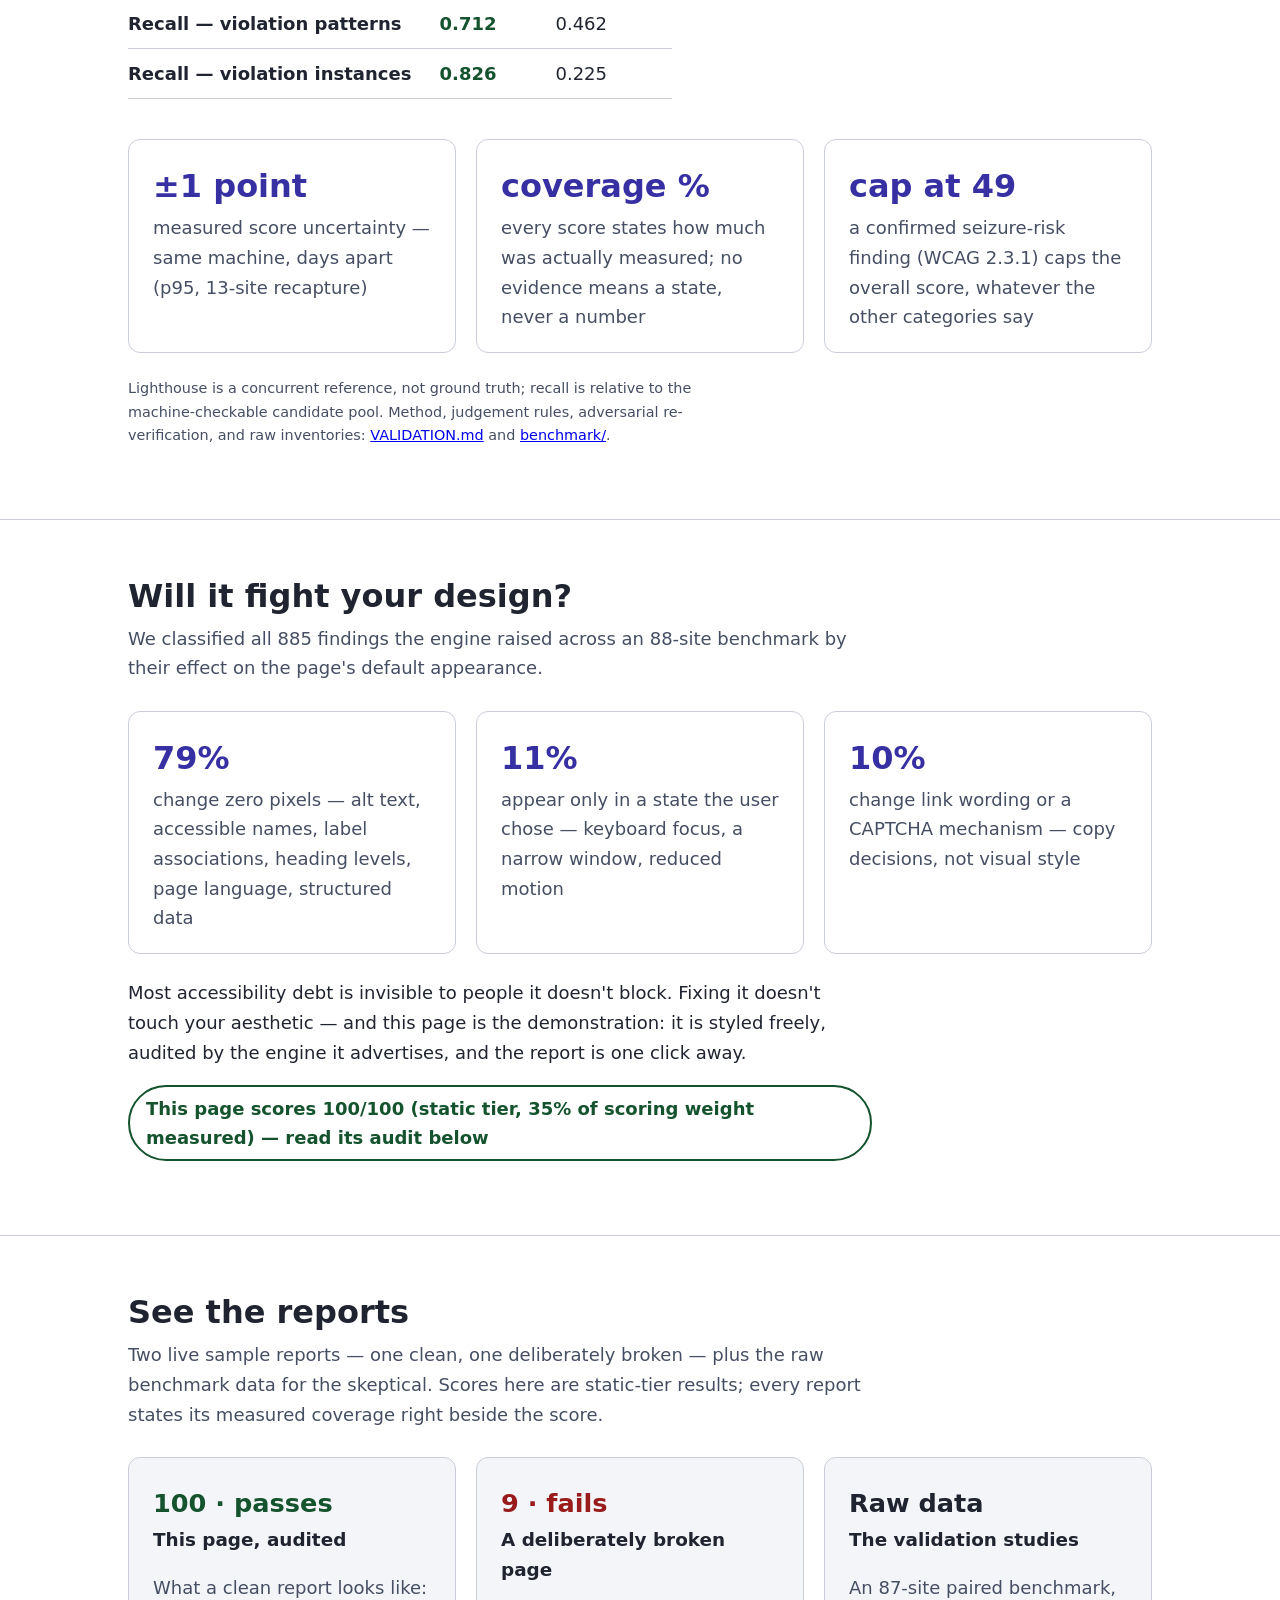
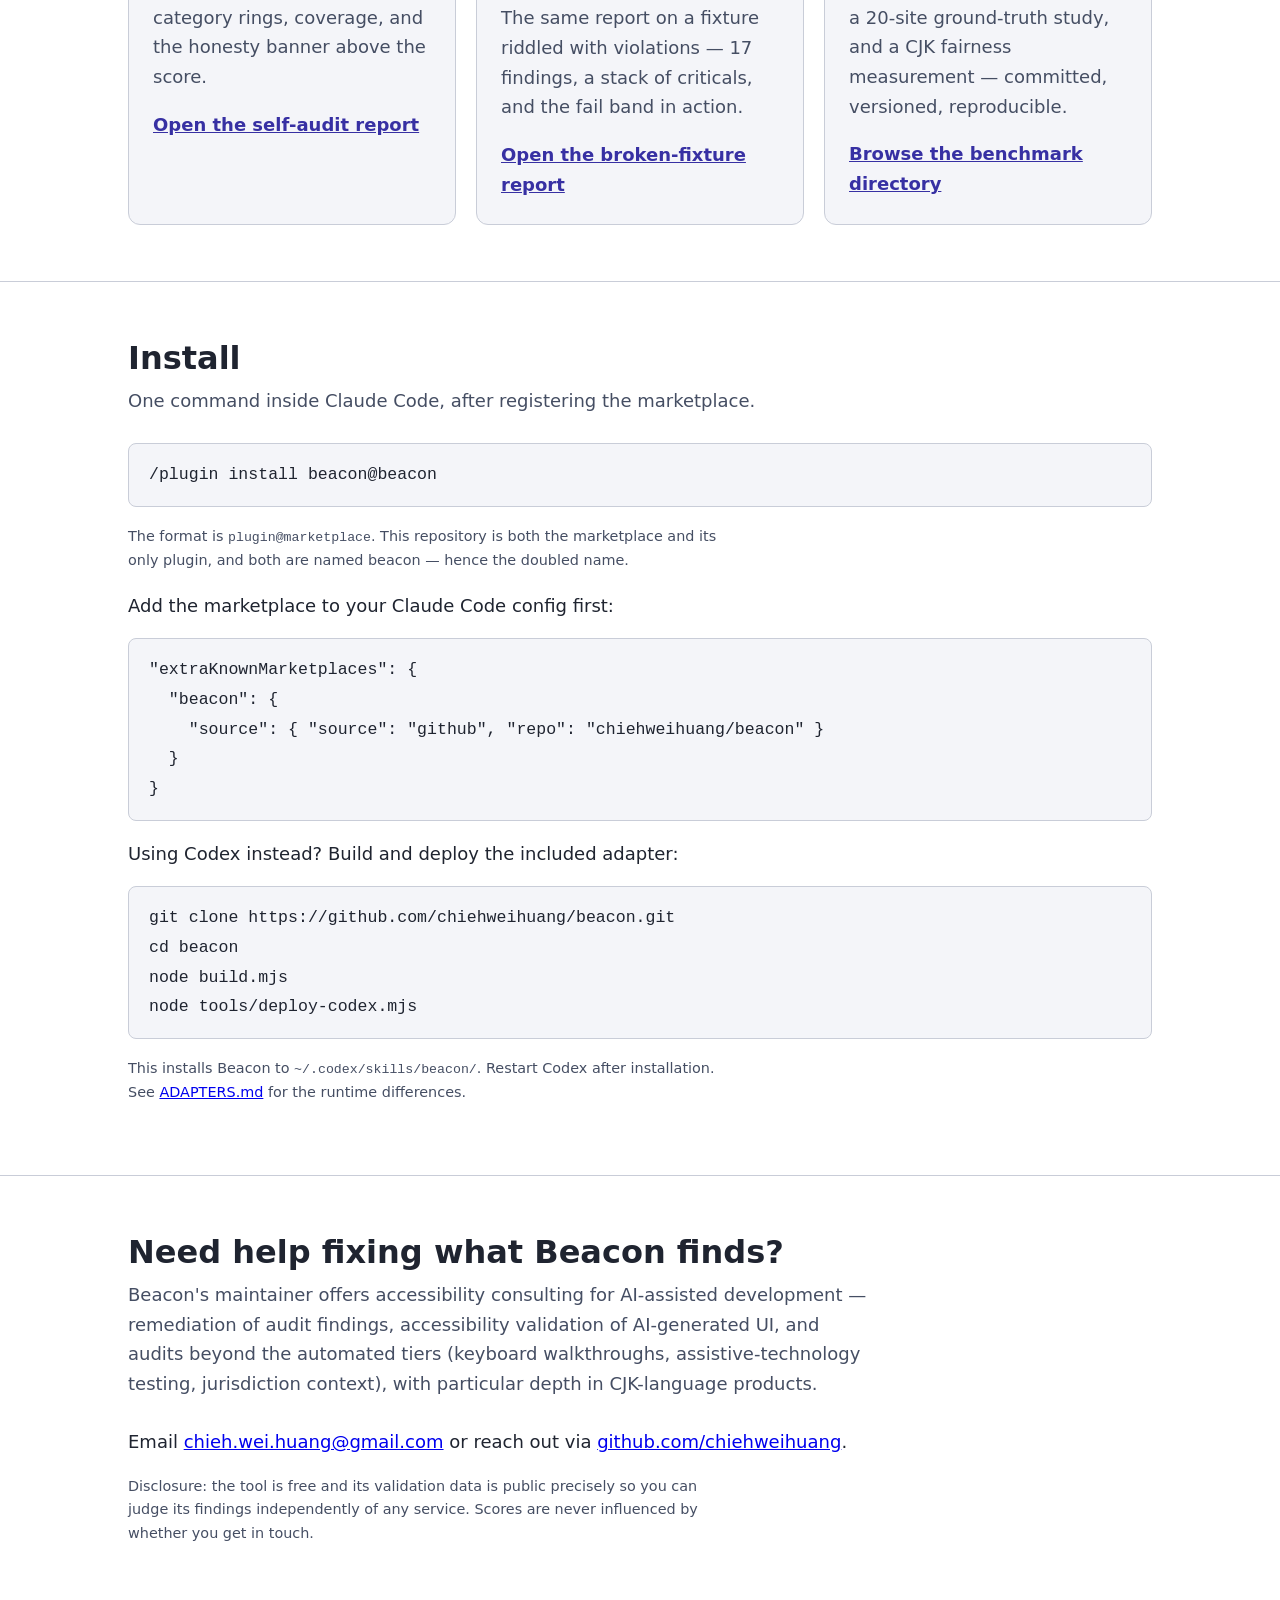
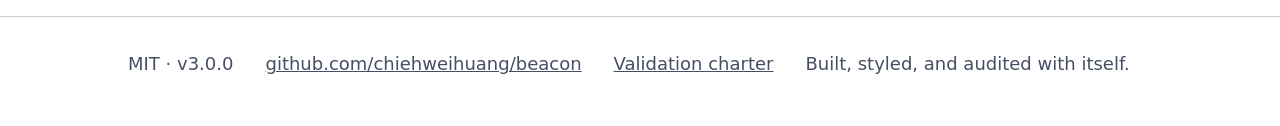
==== commit 4563930c: "feat(services): consulting entry points — report footer, landing #services, README One quiet, static" ====
--- a/docs/index.html
+++ b/docs/index.html
@@ -39,6 +39,7 @@
         <li><a href="#evidence">Evidence</a></li>
         <li><a href="#reports">Reports</a></li>
         <li><a href="#install">Install</a></li>
+        <li><a href="#services">Services</a></li>
         <li><a href="https://github.com/chiehweihuang/beacon">GitHub</a></li>
       </ul>
     </nav>
@@ -185,11 +186,21 @@
   }
 }</code></pre>
       <p>Using Codex instead? Build and deploy the included adapter:</p>
+
 <pre><code>git clone https://github.com/chiehweihuang/beacon.git
 cd beacon
 node build.mjs
 node tools/deploy-codex.mjs</code></pre>
       <p class="footnote">This installs Beacon to <code>~/.codex/skills/beacon/</code>. Restart Codex after installation. See <a href="https://github.com/chiehweihuang/beacon/blob/master/ADAPTERS.md">ADAPTERS.md</a> for the runtime differences.</p>
+    </div>
+  </section>
+
+  <section id="services" aria-labelledby="services-h">
+    <div class="wrap">
+      <h2 id="services-h">Need help fixing what Beacon finds?</h2>
+      <p class="section-lede">Beacon's maintainer offers accessibility consulting for AI-assisted development — remediation of audit findings, accessibility validation of AI-generated UI, and audits beyond the automated tiers (keyboard walkthroughs, assistive-technology testing, jurisdiction context), with particular depth in CJK-language products.</p>
+      <p>Email <a href="mailto:chieh.wei.huang@gmail.com">chieh.wei.huang@gmail.com</a> or reach out via <a href="https://github.com/chiehweihuang">github.com/chiehweihuang</a>.</p>
+      <p class="footnote">Disclosure: the tool is free and its validation data is public precisely so you can judge its findings independently of any service. Scores are never influenced by whether you get in touch.</p>
     </div>
   </section>
 
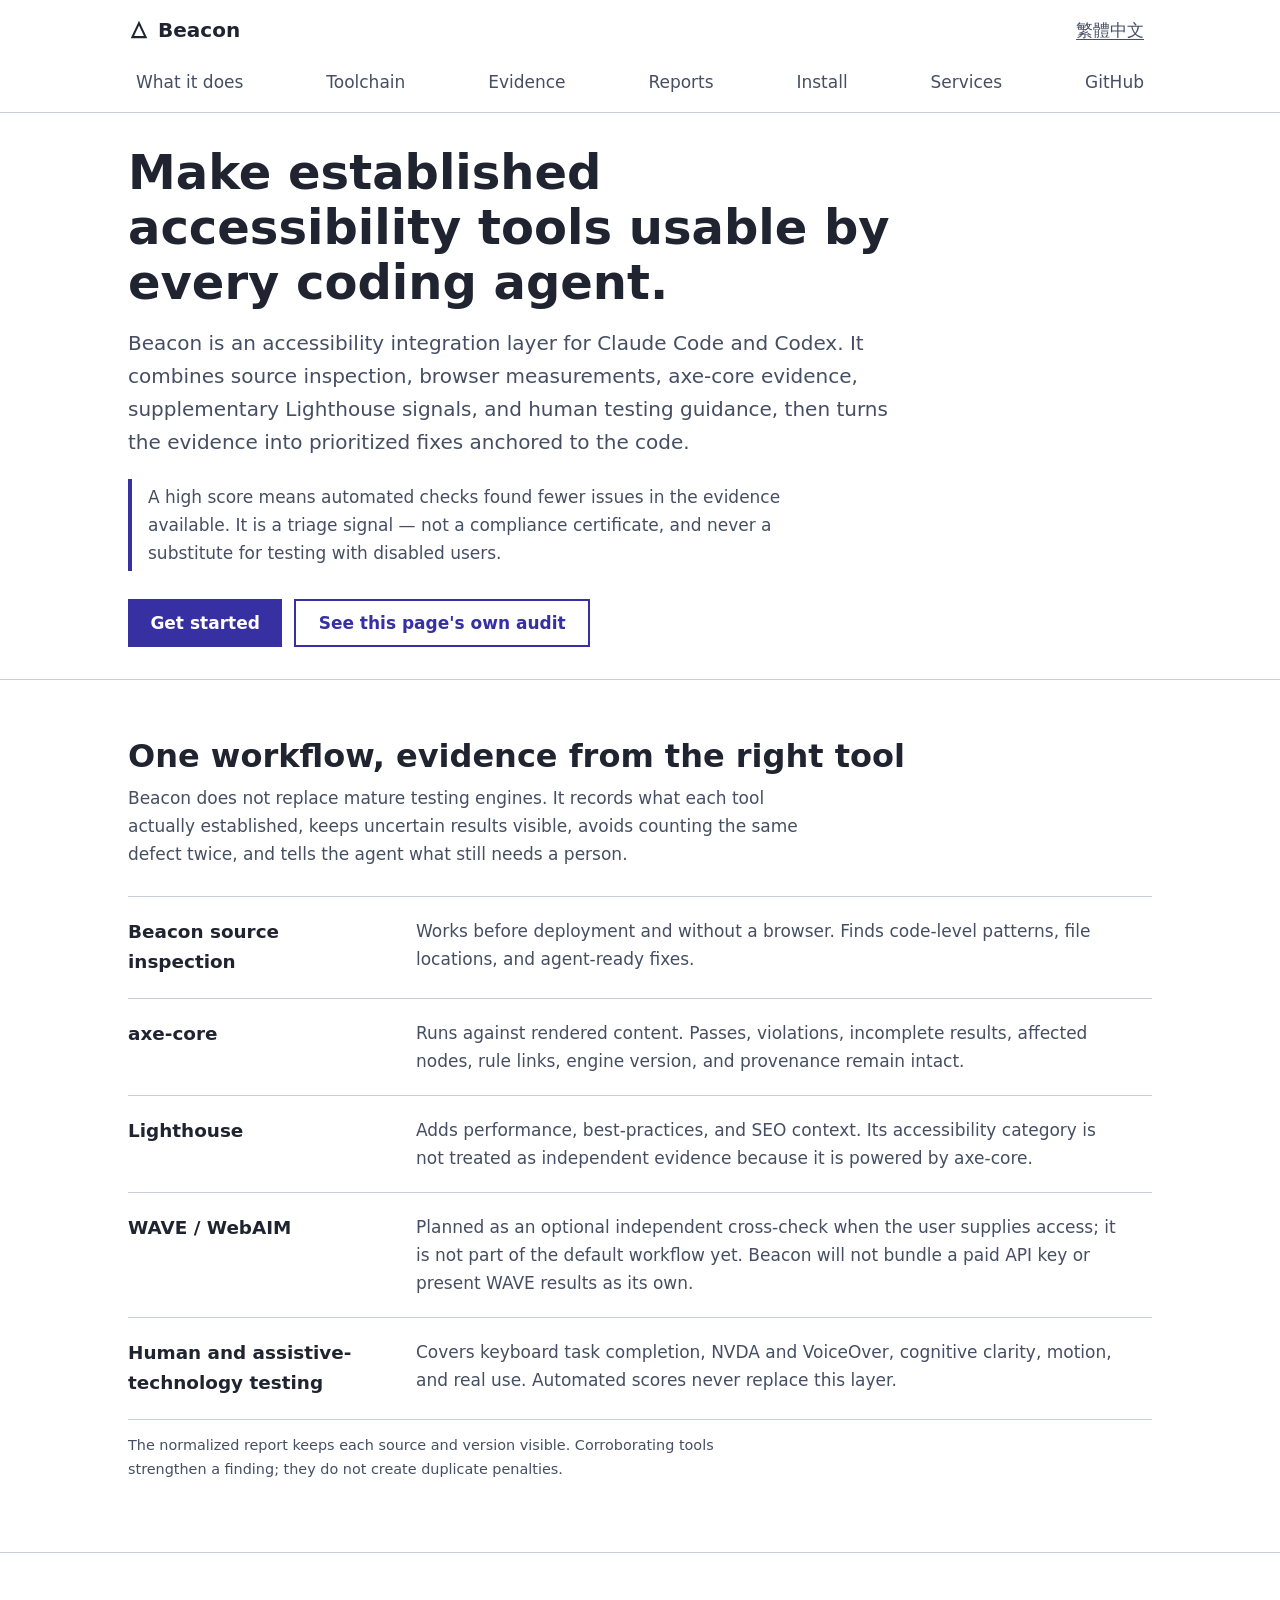
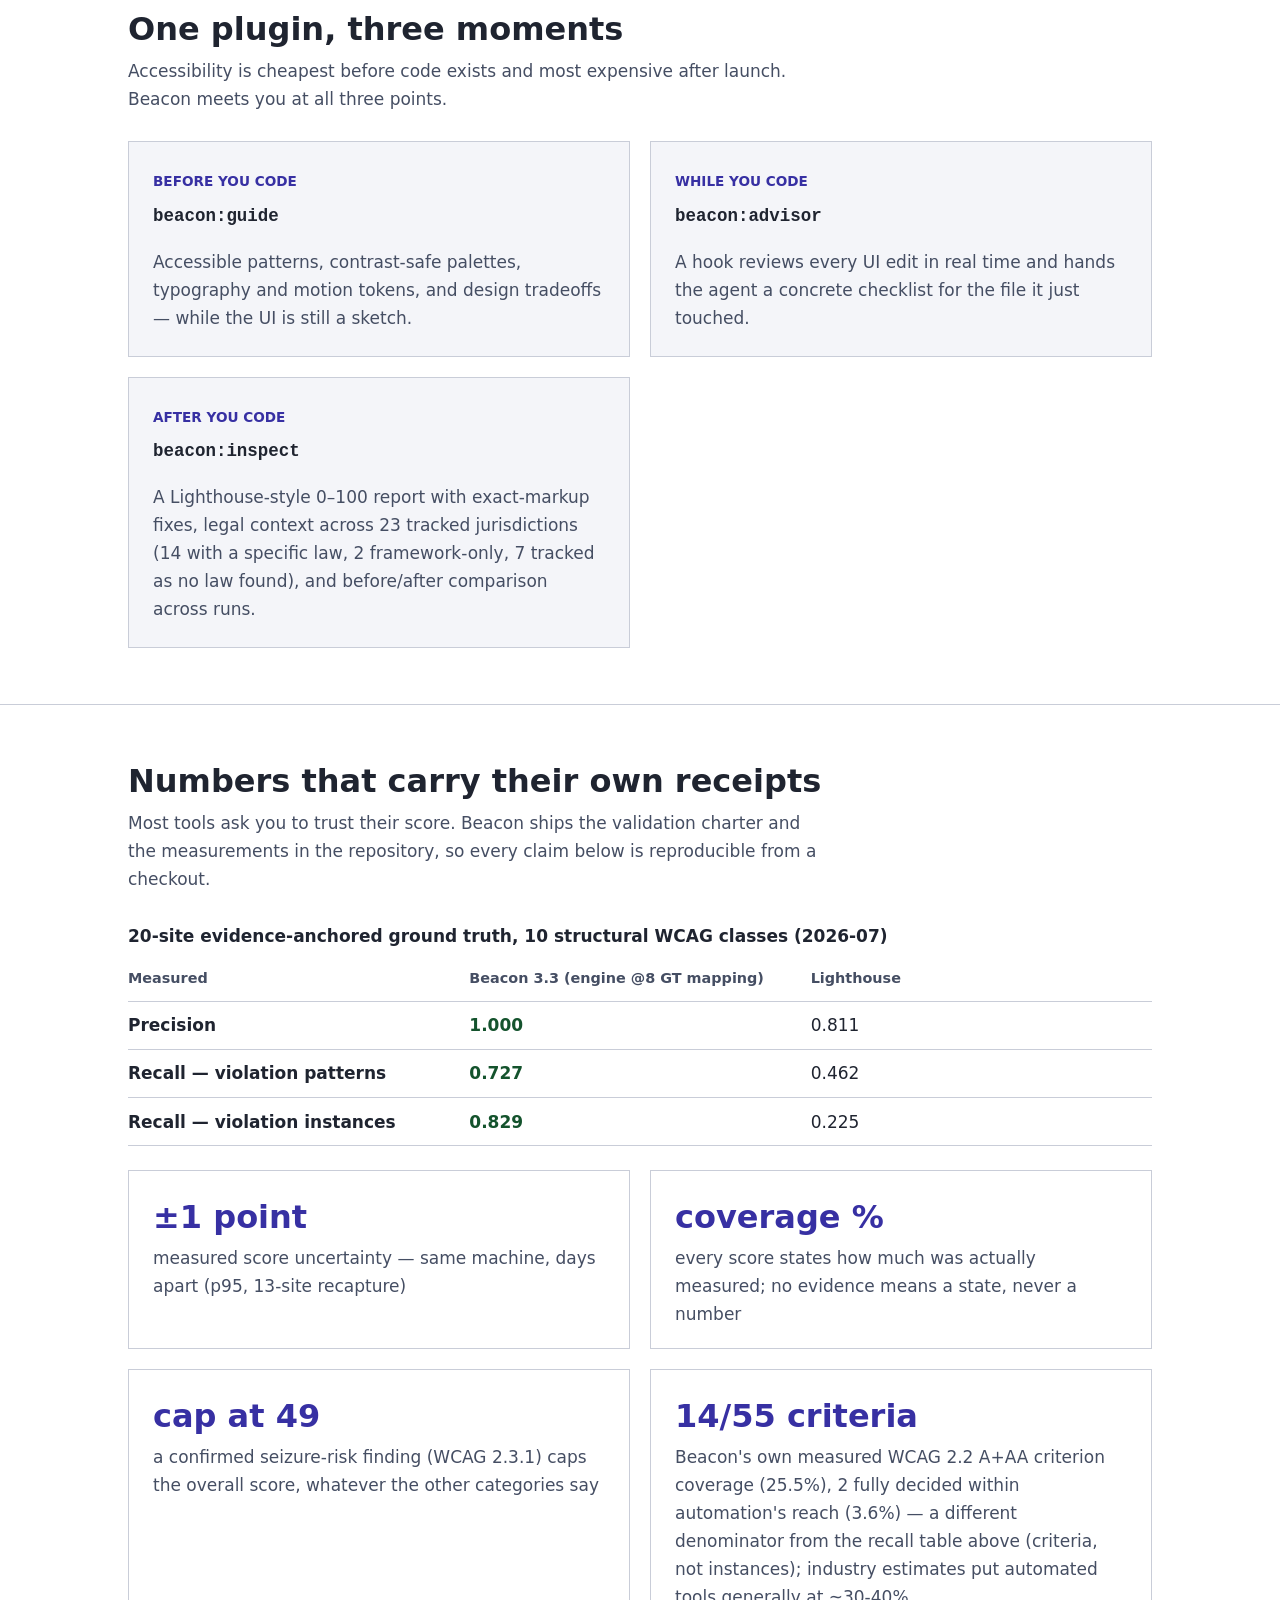
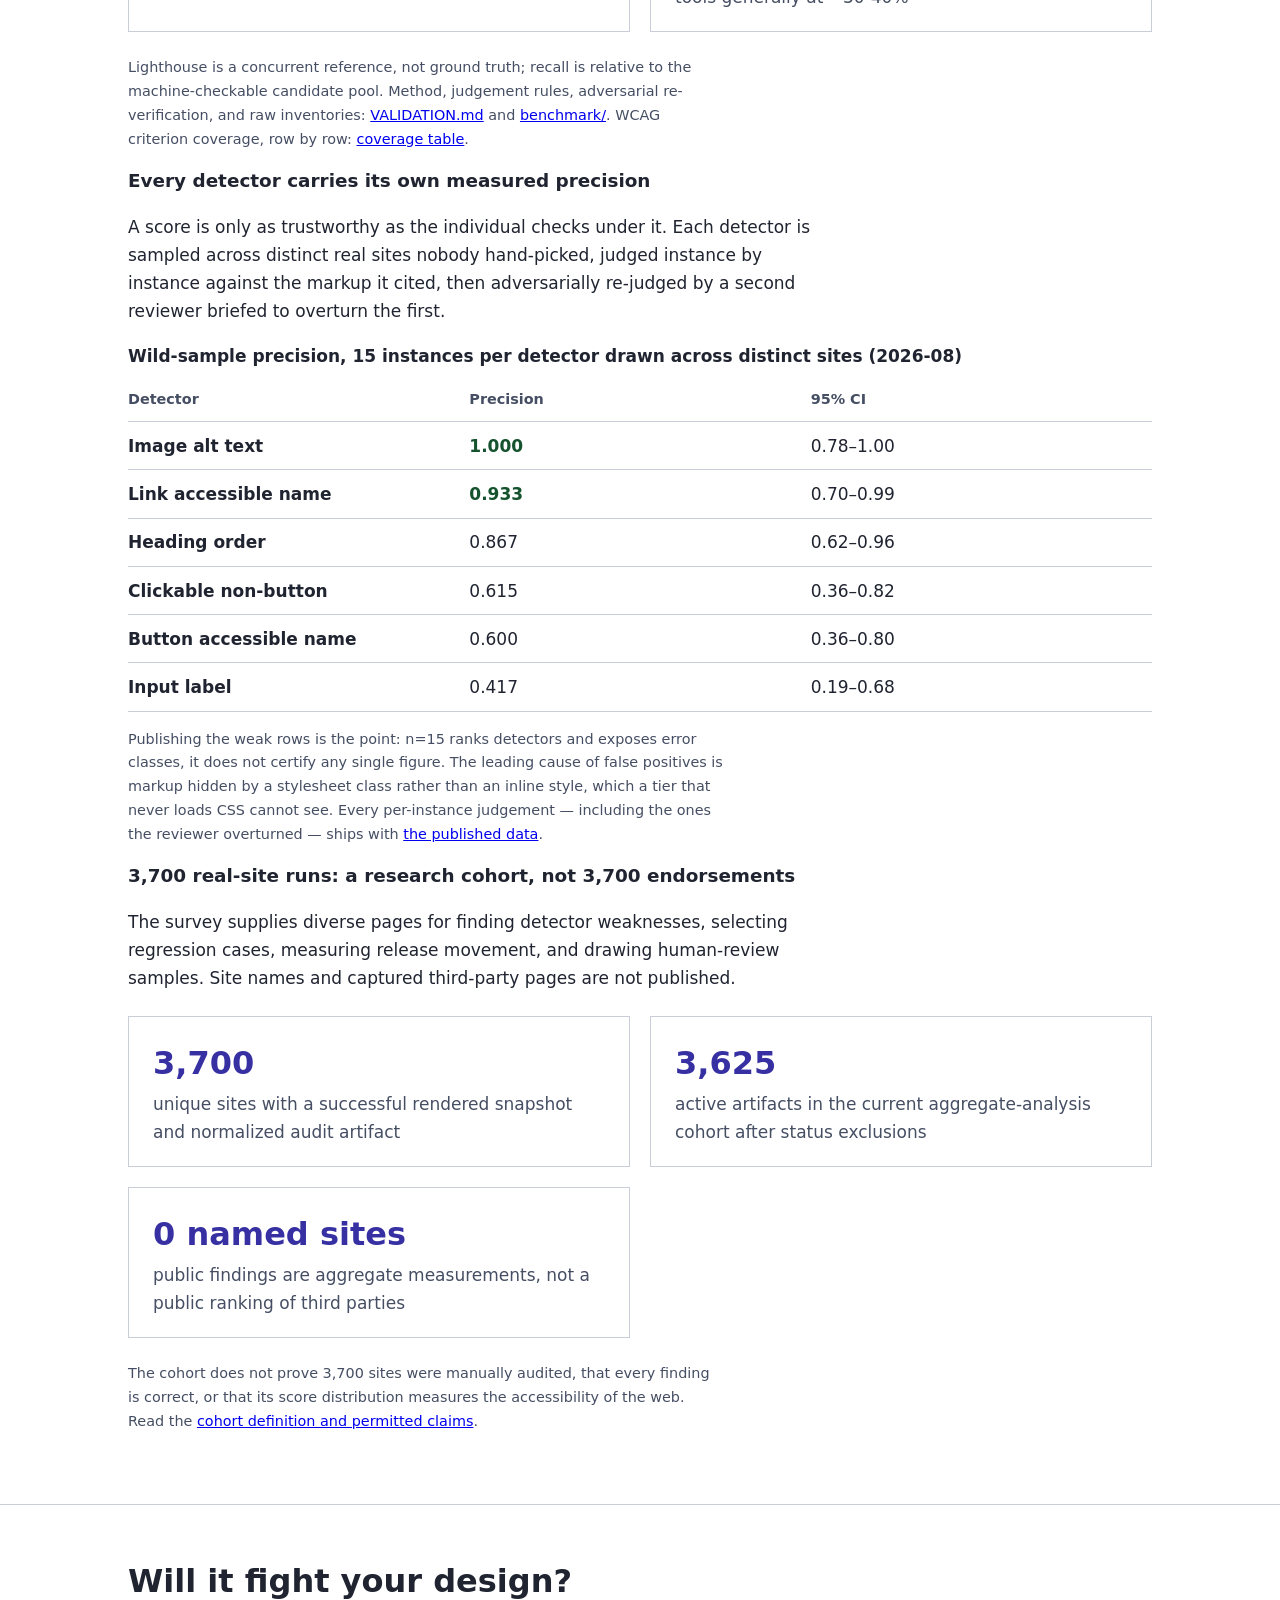
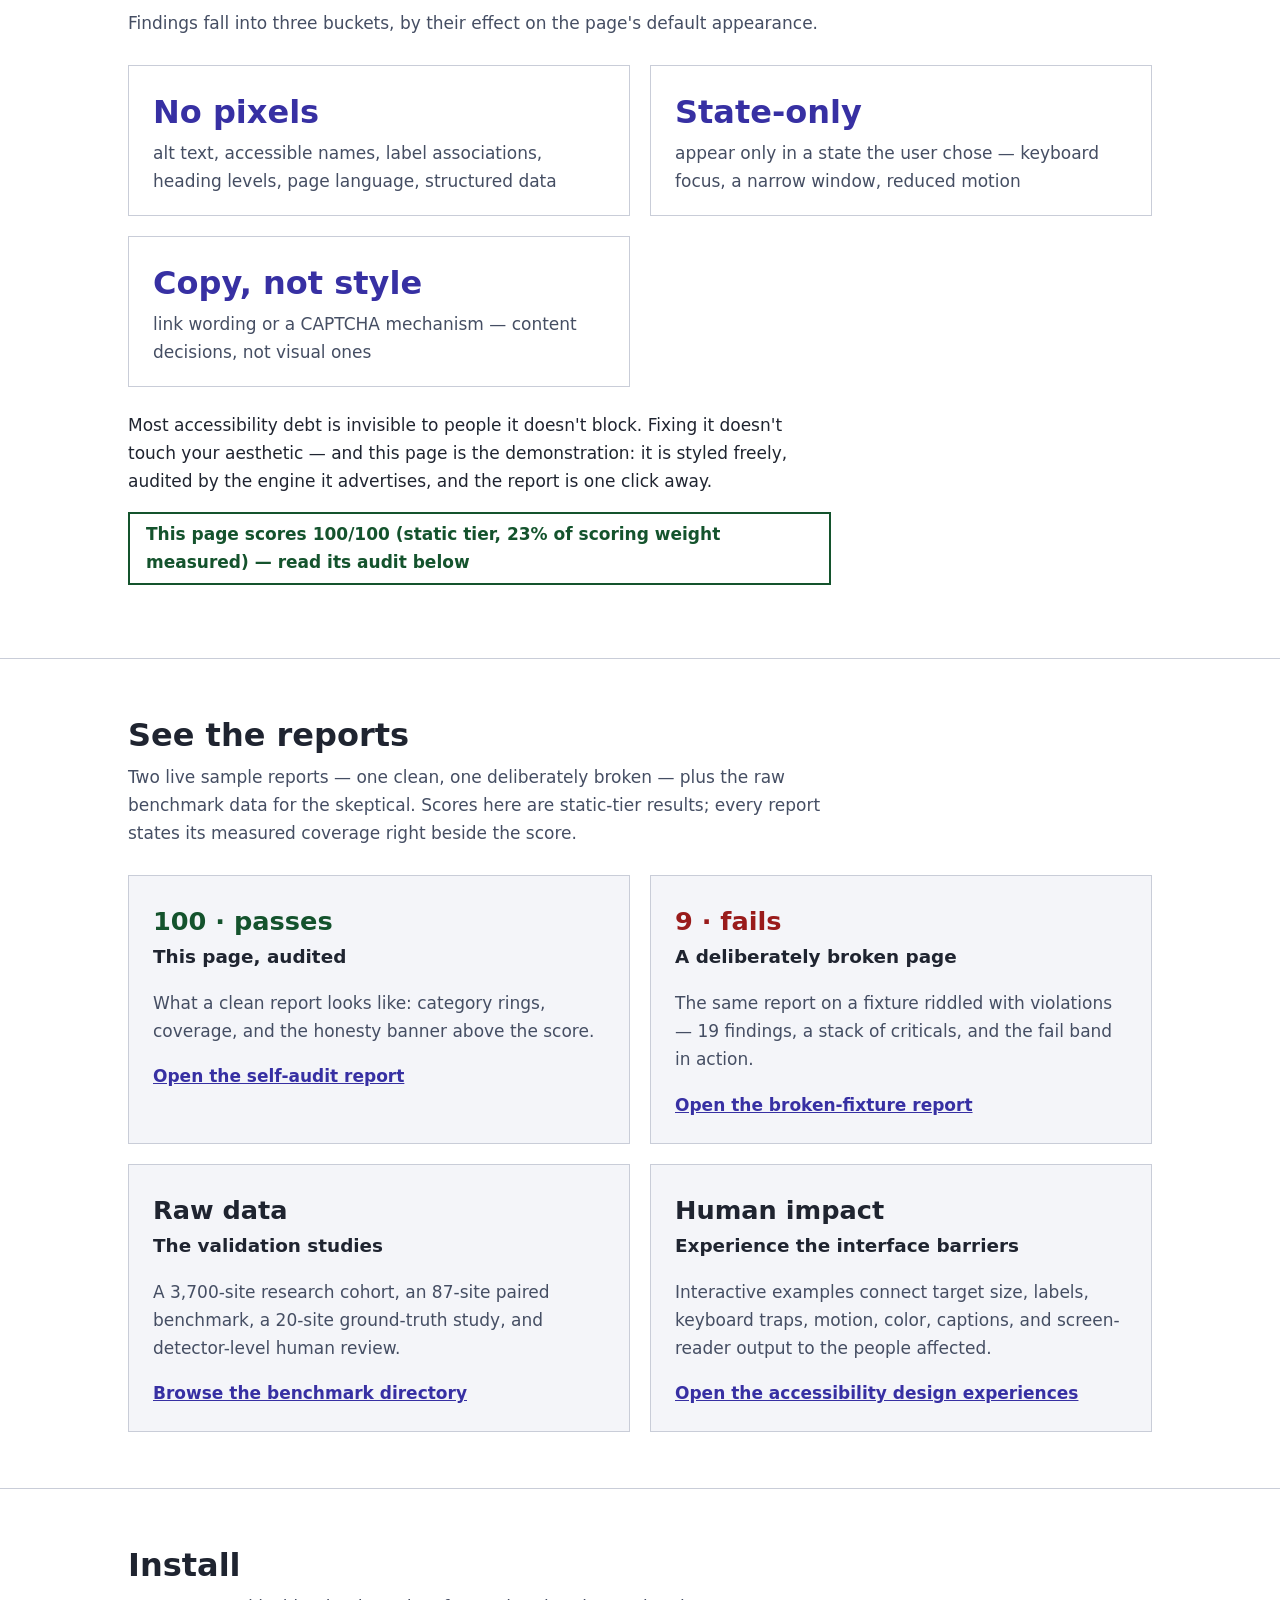
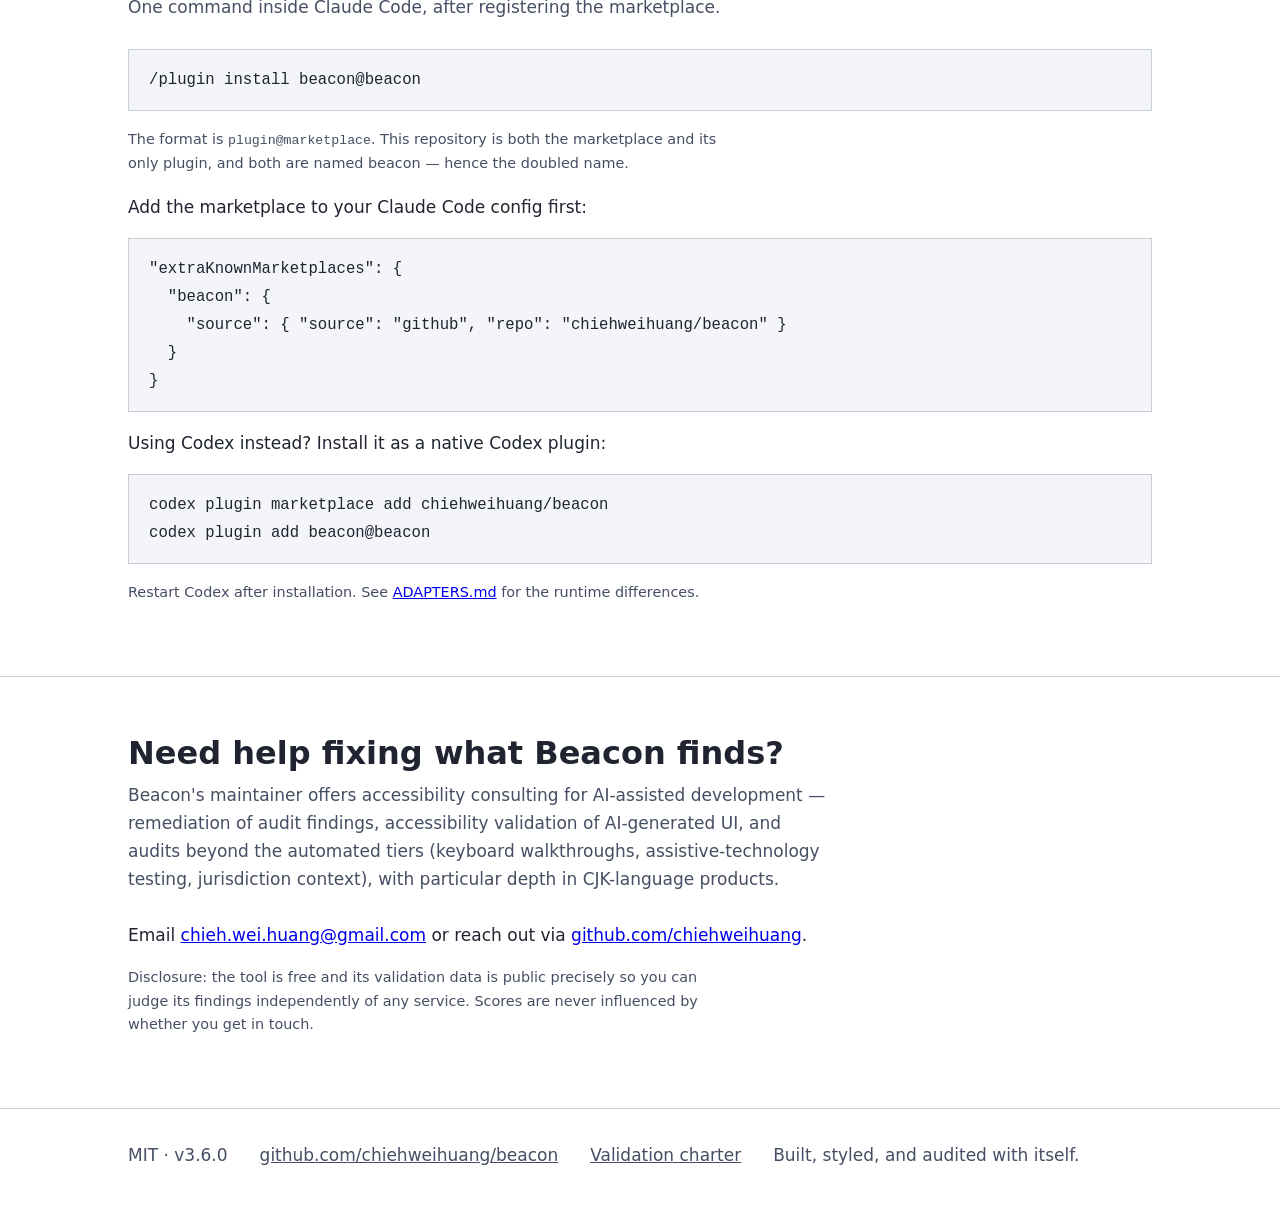
==== commit 0620219f: "Align bilingual site navigation with content-sized spacing" ====
--- a/docs/index.html
+++ b/docs/index.html
@@ -3,8 +3,8 @@
 <head>
 <meta charset="utf-8">
 <meta name="viewport" content="width=device-width, initial-scale=1">
-<title>Beacon — accessibility + AEO inspection for AI coding agents</title>
-<meta name="description" content="Beacon is a Claude Code and Codex plugin that scores web accessibility (WCAG 2.2) and answer-engine readiness, anchors every finding to exact markup, and publishes the validation data behind its own numbers.">
+<title>Beacon — accessibility integration for AI coding agents</title>
+<meta name="description" content="Beacon helps Claude Code and Codex combine source inspection, axe-core, Lighthouse, browser evidence, and human testing into actionable accessibility work.">
 <link rel="canonical" href="https://chiehweihuang.github.io/beacon/">
 <link rel="alternate" hreflang="en" href="https://chiehweihuang.github.io/beacon/">
 <link rel="alternate" hreflang="zh-Hant" href="https://chiehweihuang.github.io/beacon/zh-Hant.html">
@@ -16,8 +16,8 @@
   "name": "Beacon",
   "applicationCategory": "DeveloperApplication",
   "operatingSystem": "Windows, macOS, Linux",
-  "softwareVersion": "3.0.0",
-  "description": "Accessibility (WCAG 2.2) and answer-engine-optimization inspection plugin for AI coding agents (Claude Code and Codex), with benchmark-validated scoring.",
+  "softwareVersion": "3.6.0",
+  "description": "Accessibility integration layer for AI coding agents, combining source inspection, browser evidence, established testing tools, and human review.",
   "license": "https://opensource.org/licenses/MIT",
   "url": "https://chiehweihuang.github.io/beacon/",
   "downloadUrl": "https://github.com/chiehweihuang/beacon"
@@ -33,9 +33,13 @@
       <svg width="22" height="22" viewBox="0 0 24 24" aria-hidden="true" focusable="false"><path d="M12 2 3 21h18L12 2Zm0 5.2 5.4 11.3H6.6L12 7.2Z" fill="currentColor"/></svg>
       Beacon
     </a>
+    <div class="lang-switch">
+      <a href="zh-Hant.html" lang="zh-Hant" hreflang="zh-Hant">繁體中文</a>
+    </div>
     <nav class="site-nav" aria-label="Main">
       <ul>
         <li><a href="#commands">What it does</a></li>
+        <li><a href="#toolchain">Toolchain</a></li>
         <li><a href="#evidence">Evidence</a></li>
         <li><a href="#reports">Reports</a></li>
         <li><a href="#install">Install</a></li>
@@ -43,9 +47,6 @@
         <li><a href="https://github.com/chiehweihuang/beacon">GitHub</a></li>
       </ul>
     </nav>
-    <div class="lang-switch">
-      <a href="zh-Hant.html" lang="zh-Hant" hreflang="zh-Hant">繁體中文</a>
-    </div>
   </div>
 </header>
 
@@ -53,13 +54,28 @@
 
   <section class="hero" aria-labelledby="hero-h">
     <div class="wrap">
-      <h1 id="hero-h">Ship interfaces everyone can use — and prove it.</h1>
-      <p class="lede">Beacon is an accessibility + AEO inspection plugin for AI coding agents (Claude Code and Codex). It scores pages 0–100 across ten categories, anchors every finding to the exact markup that caused it, and publishes the benchmark data behind its own scoring.</p>
+      <h1 id="hero-h">Make established accessibility tools usable by every coding agent.</h1>
+      <p class="lede">Beacon is an accessibility integration layer for Claude Code and Codex. It combines source inspection, browser measurements, axe-core evidence, supplementary Lighthouse signals, and human testing guidance, then turns the evidence into prioritized fixes anchored to the code.</p>
       <p class="honesty">A high score means automated checks found fewer issues in the evidence available. It is a triage signal — not a compliance certificate, and never a substitute for testing with disabled users.</p>
       <div class="cta-row">
         <a class="btn btn-primary" href="#install">Get started</a>
         <a class="btn btn-ghost" href="reports/landing-self-audit.html">See this page's own audit</a>
       </div>
+    </div>
+  </section>
+
+  <section id="toolchain" aria-labelledby="toolchain-h">
+    <div class="wrap">
+      <h2 id="toolchain-h">One workflow, evidence from the right tool</h2>
+      <p class="section-lede">Beacon does not replace mature testing engines. It records what each tool actually established, keeps uncertain results visible, avoids counting the same defect twice, and tells the agent what still needs a person.</p>
+      <div class="tool-grid">
+        <div class="tool-row"><h3>Beacon source inspection</h3><p>Works before deployment and without a browser. Finds code-level patterns, file locations, and agent-ready fixes.</p></div>
+        <div class="tool-row"><h3>axe-core</h3><p>Runs against rendered content. Passes, violations, incomplete results, affected nodes, rule links, engine version, and provenance remain intact.</p></div>
+        <div class="tool-row"><h3>Lighthouse</h3><p>Adds performance, best-practices, and SEO context. Its accessibility category is not treated as independent evidence because it is powered by axe-core.</p></div>
+        <div class="tool-row"><h3>WAVE / WebAIM</h3><p>Planned as an optional independent cross-check when the user supplies access; it is not part of the default workflow yet. Beacon will not bundle a paid API key or present WAVE results as its own.</p></div>
+        <div class="tool-row"><h3>Human and assistive-technology testing</h3><p>Covers keyboard task completion, NVDA and VoiceOver, cognitive clarity, motion, and real use. Automated scores never replace this layer.</p></div>
+      </div>
+      <p class="footnote">The normalized report keeps each source and version visible. Corroborating tools strengthen a finding; they do not create duplicate penalties.</p>
     </div>
   </section>
 
@@ -81,7 +97,7 @@
         <div class="card">
           <span class="when">After you code</span>
           <h3><code>beacon:inspect</code></h3>
-          <p>A Lighthouse-style 0–100 report with exact-markup fixes, legal context for six jurisdictions, and before/after comparison across runs.</p>
+          <p>A Lighthouse-style 0–100 report with exact-markup fixes, legal context across 23 tracked jurisdictions (14 with a specific law, 2 framework-only, 7 tracked as no law found), and before/after comparison across runs.</p>
         </div>
       </div>
     </div>
@@ -98,24 +114,24 @@
           <thead>
             <tr>
               <th scope="col">Measured</th>
-              <th scope="col">Beacon 3.0</th>
+              <th scope="col">Beacon 3.3 (engine @8 GT mapping)</th>
               <th scope="col">Lighthouse</th>
             </tr>
           </thead>
           <tbody>
             <tr>
               <th scope="row">Precision</th>
-              <td class="win">0.979</td>
+              <td class="win">1.000</td>
               <td>0.811</td>
             </tr>
             <tr>
               <th scope="row">Recall — violation patterns</th>
-              <td class="win">0.712</td>
+              <td class="win">0.727</td>
               <td>0.462</td>
             </tr>
             <tr>
               <th scope="row">Recall — violation instances</th>
-              <td class="win">0.826</td>
+              <td class="win">0.829</td>
               <td>0.225</td>
             </tr>
           </tbody>
@@ -126,23 +142,59 @@
         <div class="stat"><span class="n">±1 point</span> <span class="d">measured score uncertainty — same machine, days apart (p95, 13-site recapture)</span></div>
         <div class="stat"><span class="n">coverage %</span> <span class="d">every score states how much was actually measured; no evidence means a state, never a number</span></div>
         <div class="stat"><span class="n">cap at 49</span> <span class="d">a confirmed seizure-risk finding (WCAG 2.3.1) caps the overall score, whatever the other categories say</span></div>
-      </div>
-
-      <p class="footnote">Lighthouse is a concurrent reference, not ground truth; recall is relative to the machine-checkable candidate pool. Method, judgement rules, adversarial re-verification, and raw inventories: <a href="https://github.com/chiehweihuang/beacon/blob/master/VALIDATION.md">VALIDATION.md</a> and <a href="https://github.com/chiehweihuang/beacon/tree/master/benchmark">benchmark/</a>.</p>
+        <div class="stat"><span class="n">14/55 criteria</span> <span class="d">Beacon's own measured WCAG 2.2 A+AA criterion coverage (25.5%), 2 fully decided within automation's reach (3.6%) — a different denominator from the recall table above (criteria, not instances); industry estimates put automated tools generally at ~30-40%</span></div>
+      </div>
+
+      <p class="footnote">Lighthouse is a concurrent reference, not ground truth; recall is relative to the machine-checkable candidate pool. Method, judgement rules, adversarial re-verification, and raw inventories: <a href="https://github.com/chiehweihuang/beacon/blob/master/VALIDATION.md">VALIDATION.md</a> and <a href="https://github.com/chiehweihuang/beacon/tree/master/benchmark">benchmark/</a>. WCAG criterion coverage, row by row: <a href="https://github.com/chiehweihuang/beacon/blob/master/VALIDATION.md#wcag-criterion-coverage">coverage table</a>.</p>
+
+      <h3>Every detector carries its own measured precision</h3>
+      <p>A score is only as trustworthy as the individual checks under it. Each detector is sampled across distinct real sites nobody hand-picked, judged instance by instance against the markup it cited, then adversarially re-judged by a second reviewer briefed to overturn the first.</p>
+
+      <div class="table-wrap" role="region" aria-label="Measured per-detector precision on unselected real pages" tabindex="0">
+        <table>
+          <caption>Wild-sample precision, 15 instances per detector drawn across distinct sites (2026-08)</caption>
+          <thead>
+            <tr>
+              <th scope="col">Detector</th>
+              <th scope="col">Precision</th>
+              <th scope="col">95% CI</th>
+            </tr>
+          </thead>
+          <tbody>
+            <tr><th scope="row">Image alt text</th><td class="win">1.000</td><td>0.78–1.00</td></tr>
+            <tr><th scope="row">Link accessible name</th><td class="win">0.933</td><td>0.70–0.99</td></tr>
+            <tr><th scope="row">Heading order</th><td>0.867</td><td>0.62–0.96</td></tr>
+            <tr><th scope="row">Clickable non-button</th><td>0.615</td><td>0.36–0.82</td></tr>
+            <tr><th scope="row">Button accessible name</th><td>0.600</td><td>0.36–0.80</td></tr>
+            <tr><th scope="row">Input label</th><td>0.417</td><td>0.19–0.68</td></tr>
+          </tbody>
+        </table>
+      </div>
+
+      <p class="footnote">Publishing the weak rows is the point: n=15 ranks detectors and exposes error classes, it does not certify any single figure. The leading cause of false positives is markup hidden by a stylesheet class rather than an inline style, which a tier that never loads CSS cannot see. Every per-instance judgement — including the ones the reviewer overturned — ships with <a href="https://github.com/chiehweihuang/beacon/tree/master/benchmark/2026-08-03-wild-precision">the published data</a>.</p>
+
+      <h3>3,700 real-site runs: a research cohort, not 3,700 endorsements</h3>
+      <p>The survey supplies diverse pages for finding detector weaknesses, selecting regression cases, measuring release movement, and drawing human-review samples. Site names and captured third-party pages are not published.</p>
+      <div class="stats">
+        <div class="stat"><span class="n">3,700</span> <span class="d">unique sites with a successful rendered snapshot and normalized audit artifact</span></div>
+        <div class="stat"><span class="n">3,625</span> <span class="d">active artifacts in the current aggregate-analysis cohort after status exclusions</span></div>
+        <div class="stat"><span class="n">0 named sites</span> <span class="d">public findings are aggregate measurements, not a public ranking of third parties</span></div>
+      </div>
+      <p class="footnote">The cohort does not prove 3,700 sites were manually audited, that every finding is correct, or that its score distribution measures the accessibility of the web. Read the <a href="https://github.com/chiehweihuang/beacon/blob/master/benchmark/2026-08-13-survey-3700.md">cohort definition and permitted claims</a>.</p>
     </div>
   </section>
 
   <section id="design" aria-labelledby="design-h">
     <div class="wrap">
       <h2 id="design-h">Will it fight your design?</h2>
-      <p class="section-lede">We classified all 885 findings the engine raised across an 88-site benchmark by their effect on the page's default appearance.</p>
+      <p class="section-lede">Findings fall into three buckets, by their effect on the page's default appearance.</p>
       <div class="stats">
-        <div class="stat"><span class="n">79%</span> <span class="d">change zero pixels — alt text, accessible names, label associations, heading levels, page language, structured data</span></div>
-        <div class="stat"><span class="n">11%</span> <span class="d">appear only in a state the user chose — keyboard focus, a narrow window, reduced motion</span></div>
-        <div class="stat"><span class="n">10%</span> <span class="d">change link wording or a CAPTCHA mechanism — copy decisions, not visual style</span></div>
+        <div class="stat"><span class="n">No pixels</span> <span class="d">alt text, accessible names, label associations, heading levels, page language, structured data</span></div>
+        <div class="stat"><span class="n">State-only</span> <span class="d">appear only in a state the user chose — keyboard focus, a narrow window, reduced motion</span></div>
+        <div class="stat"><span class="n">Copy, not style</span> <span class="d">link wording or a CAPTCHA mechanism — content decisions, not visual ones</span></div>
       </div>
       <p>Most accessibility debt is invisible to people it doesn't block. Fixing it doesn't touch your aesthetic — and this page is the demonstration: it is styled freely, audited by the engine it advertises, and the report is one click away.</p>
-      <p><span class="badge">This page scores 100/100 (static tier, 35% of scoring weight measured) — read its audit below</span></p>
+      <p><span class="badge">This page scores 100/100 (static tier, 23% of scoring weight measured) — read its audit below</span></p>
     </div>
   </section>
 
@@ -160,14 +212,20 @@
         <div class="shot">
           <span class="score fail">9 · fails</span>
           <h3>A deliberately broken page</h3>
-          <p>The same report on a fixture riddled with violations — 17 findings, a stack of criticals, and the fail band in action.</p>
+          <p>The same report on a fixture riddled with violations — 19 findings, a stack of criticals, and the fail band in action.</p>
           <a href="reports/broken-fixture.html">Open the broken-fixture report</a>
         </div>
         <div class="shot">
           <span class="score">Raw data</span>
           <h3>The validation studies</h3>
-          <p>An 87-site paired benchmark, a 20-site ground-truth study, and a CJK fairness measurement — committed, versioned, reproducible.</p>
+          <p>A 3,700-site research cohort, an 87-site paired benchmark, a 20-site ground-truth study, and detector-level human review.</p>
           <a href="https://github.com/chiehweihuang/beacon/tree/master/benchmark">Browse the benchmark directory</a>
+        </div>
+        <div class="shot">
+          <span class="score">Human impact</span>
+          <h3>Experience the interface barriers</h3>
+          <p>Interactive examples connect target size, labels, keyboard traps, motion, color, captions, and screen-reader output to the people affected.</p>
+          <a href="https://chiehweihuang.github.io/a11y-design/#empathy">Open the accessibility design experiences</a>
         </div>
       </div>
     </div>
@@ -185,13 +243,11 @@
     "source": { "source": "github", "repo": "chiehweihuang/beacon" }
   }
 }</code></pre>
-      <p>Using Codex instead? Build and deploy the included adapter:</p>
-
-<pre><code>git clone https://github.com/chiehweihuang/beacon.git
-cd beacon
-node build.mjs
-node tools/deploy-codex.mjs</code></pre>
-      <p class="footnote">This installs Beacon to <code>~/.codex/skills/beacon/</code>. Restart Codex after installation. See <a href="https://github.com/chiehweihuang/beacon/blob/master/ADAPTERS.md">ADAPTERS.md</a> for the runtime differences.</p>
+      <p>Using Codex instead? Install it as a native Codex plugin:</p>
+
+<pre><code>codex plugin marketplace add chiehweihuang/beacon
+codex plugin add beacon@beacon</code></pre>
+      <p class="footnote">Restart Codex after installation. See <a href="https://github.com/chiehweihuang/beacon/blob/master/ADAPTERS.md">ADAPTERS.md</a> for the runtime differences.</p>
     </div>
   </section>
 
@@ -208,7 +264,7 @@
 
 <footer class="site">
   <div class="wrap">
-    <span>MIT · v3.0.0</span>
+    <span>MIT · v3.6.0</span>
     <a href="https://github.com/chiehweihuang/beacon">github.com/chiehweihuang/beacon</a>
     <a href="https://github.com/chiehweihuang/beacon/blob/master/VALIDATION.md">Validation charter</a>
     <span>Built, styled, and audited with itself.</span>
--- a/docs/style.css
+++ b/docs/style.css
@@ -1,12 +1,12 @@
-/* Beacon landing — no framework, no JS, WCAG 2.2 AA by construction.
+/* Beacon landing — no framework or client JavaScript.
    Light is the default theme; dark follows the system preference.
-   Font stacks are explicit end-to-end (CJK must never fall back to PMingLiU). */
+   Font stacks are explicit end-to-end so CJK never reaches a legacy serif. */
 
 :root {
   --sans: "Segoe UI", system-ui, -apple-system, "Helvetica Neue", Arial,
-          "Noto Sans TC", "PingFang TC", "Microsoft JhengHei", sans-serif;
+          "Noto Sans TC", "PingFang TC", "Microsoft JhengHei", "Noto Sans JP", "Yu Gothic", sans-serif;
   --mono: "Cascadia Code", Consolas, "SF Mono", Menlo, "Noto Sans Mono",
-          "Microsoft JhengHei", monospace;
+          "Noto Sans TC", "Microsoft JhengHei", "Noto Sans JP", "Yu Gothic", monospace;
 
   --bg: #ffffff;
   --surface: #f4f5f9;
@@ -44,24 +44,25 @@
   :root { --muted: #d3d8e4; --line: #8a92a6; }
 }
 
-* { box-sizing: border-box; }
+* { box-sizing: border-box; letter-spacing: 0; }
 
 html { -webkit-text-size-adjust: 100%; }
 
 body {
   margin: 0;
   font-family: var(--sans);
-  font-size: clamp(1rem, 0.94rem + 0.3vw, 1.125rem);
+  font-size: 1.0625rem;
   line-height: 1.65;
   color: var(--text);
   background: var(--bg);
+  overflow-wrap: anywhere;
 }
 
 /* ---- focus: visible, never removed ---- */
 :focus-visible {
   outline: 3px solid var(--focus);
   outline-offset: 3px;
-  border-radius: 2px;
+  border-radius: 0;
 }
 
 @media (prefers-reduced-motion: reduce) {
@@ -99,8 +100,8 @@
   border-bottom: 1px solid var(--line);
 }
 header.site .wrap {
-  display: flex;
-  flex-wrap: wrap;
+  display: grid;
+  grid-template-columns: minmax(0, 1fr) max-content;
   align-items: center;
   gap: 0.5rem 1.5rem;
   min-height: 4rem;
@@ -110,7 +111,7 @@
 .brand {
   font-weight: 700;
   font-size: 1.25rem;
-  letter-spacing: 0.02em;
+  letter-spacing: 0;
   color: var(--text);
   text-decoration: none;
   display: inline-flex;
@@ -122,8 +123,8 @@
 nav.site-nav ul {
   list-style: none;
   display: flex;
-  flex-wrap: wrap;
-  gap: 0.25rem 1rem;
+  justify-content: space-between;
+  gap: 0.25rem;
   margin: 0;
   padding: 0;
 }
@@ -137,19 +138,28 @@
   text-decoration: none;
   font-weight: 500;
 }
-nav.site-nav a:hover, .lang-switch a:hover { color: var(--text); text-decoration: underline; }
-.lang-switch { margin-left: auto; }
+nav.site-nav { grid-column: 1 / -1; }
+nav.site-nav a { width: 100%; height: 100%; }
+nav.site-nav a:hover, .lang-switch a:hover { color: var(--text); text-decoration: underline; background: var(--surface); }
+.lang-switch { justify-self: end; }
+.lang-switch a { text-decoration: underline; text-underline-offset: .2em; }
+@media (max-width: 52rem) {
+  nav.site-nav ul { display: grid; grid-template-columns: repeat(3, minmax(0, 1fr)); }
+}
+@media (max-width: 430px) {
+  nav.site-nav ul { grid-template-columns: repeat(2, minmax(0, 1fr)); }
+}
 
 /* ---- hero ---- */
-.hero { padding: clamp(3rem, 8vw, 5.5rem) 0 clamp(2rem, 5vw, 3.5rem); }
+.hero { padding: 2rem 0; }
 .hero h1 {
-  font-size: clamp(1.9rem, 1.4rem + 2.6vw, 3.1rem);
+  font-size: 3rem;
   line-height: 1.15;
   margin: 0 0 1rem;
   max-width: 24ch;
 }
 .hero .lede {
-  font-size: clamp(1.1rem, 1rem + 0.5vw, 1.3rem);
+  font-size: 1.25rem;
   color: var(--muted);
   max-width: 62ch;
   margin: 0 0 1rem;
@@ -167,7 +177,7 @@
   align-items: center;
   min-height: 48px;
   padding: 0 1.4rem;
-  border-radius: 8px;
+  border-radius: 0;
   font-weight: 600;
   text-decoration: none;
 }
@@ -180,7 +190,7 @@
 section { padding: clamp(2rem, 5vw, 3.5rem) 0; }
 section + section { border-top: 1px solid var(--line); }
 h2 {
-  font-size: clamp(1.4rem, 1.2rem + 1vw, 2rem);
+  font-size: 2rem;
   line-height: 1.25;
   margin: 0 0 0.5rem;
 }
@@ -190,19 +200,19 @@
 
 .cards {
   display: grid;
-  grid-template-columns: repeat(auto-fit, minmax(min(16rem, 100%), 1fr));
+  grid-template-columns: repeat(auto-fit, minmax(min(23rem, 100%), 1fr));
   gap: 1.25rem;
 }
 .card {
   background: var(--surface);
   border: 1px solid var(--line);
-  border-radius: 12px;
+  border-radius: 0;
   padding: 1.5rem;
 }
 .card .when {
   font-size: 0.85rem;
   font-weight: 700;
-  letter-spacing: 0.08em;
+  letter-spacing: 0;
   text-transform: uppercase;
   color: var(--accent);
 }
@@ -210,11 +220,23 @@
 .card code { font-size: 0.95em; }
 .card p { color: var(--muted); margin-bottom: 0; }
 
+.tool-grid { border-top: 1px solid var(--line); }
+.tool-row {
+  display: grid;
+  grid-template-columns: minmax(12rem, 16rem) minmax(20rem, 1fr);
+  gap: 1rem 2rem;
+  padding: 1.25rem 0;
+  border-bottom: 1px solid var(--line);
+}
+.tool-row h3, .tool-row p { margin: 0; }
+.tool-row p { color: var(--muted); }
+
 /* ---- tables ---- */
-.table-wrap { overflow-x: auto; }
+.table-wrap { max-width: 100%; }
 table {
   border-collapse: collapse;
-  min-width: 34rem;
+  width: 100%;
+  table-layout: fixed;
   margin: 1rem 0;
 }
 caption {
@@ -226,8 +248,9 @@
   text-align: left;
   padding: 0.6rem 1rem 0.6rem 0;
   border-bottom: 1px solid var(--line);
-}
-th[scope="col"] { font-size: 0.9rem; letter-spacing: 0.04em; color: var(--muted); }
+  overflow-wrap: anywhere;
+}
+th[scope="col"] { font-size: 0.9rem; letter-spacing: 0; color: var(--muted); }
 td.win { color: var(--good); font-weight: 700; }
 
 .footnote { font-size: 0.9rem; color: var(--muted); max-width: 65ch; }
@@ -235,13 +258,13 @@
 /* ---- stats ---- */
 .stats {
   display: grid;
-  grid-template-columns: repeat(auto-fit, minmax(min(14rem, 100%), 1fr));
+  grid-template-columns: repeat(auto-fit, minmax(min(23rem, 100%), 1fr));
   gap: 1.25rem;
   margin: 1.5rem 0;
 }
 .stat {
   border: 1px solid var(--line);
-  border-radius: 12px;
+  border-radius: 0;
   padding: 1.25rem 1.5rem;
 }
 .stat .n {
@@ -258,16 +281,16 @@
   gap: 0.5rem;
   border: 2px solid var(--good);
   color: var(--good);
-  border-radius: 999px;
+  border-radius: 0;
   padding: 0.4rem 1rem;
   font-weight: 700;
 }
 
 /* ---- gallery ---- */
-.gallery { display: grid; grid-template-columns: repeat(auto-fit, minmax(min(18rem, 100%), 1fr)); gap: 1.25rem; }
+.gallery { display: grid; grid-template-columns: repeat(auto-fit, minmax(min(23rem, 100%), 1fr)); gap: 1.25rem; }
 .shot {
   border: 1px solid var(--line);
-  border-radius: 12px;
+  border-radius: 0;
   padding: 1.5rem;
   background: var(--surface);
 }
@@ -281,11 +304,13 @@
 pre {
   background: var(--surface);
   border: 1px solid var(--line);
-  border-radius: 8px;
+  border-radius: 0;
   padding: 1rem 1.25rem;
-  overflow-x: auto;
-}
-code { font-family: var(--mono); font-size: 0.92em; }
+  white-space: pre-wrap;
+  overflow-wrap: anywhere;
+  word-break: break-word;
+}
+code { font-family: var(--mono); font-size: 0.92em; overflow-wrap: anywhere; }
 
 /* ---- footer ---- */
 footer.site {
@@ -296,3 +321,18 @@
 footer.site .wrap { display: flex; flex-wrap: wrap; gap: 0.5rem 2rem; align-items: center; }
 footer.site a { color: var(--muted); }
 footer.site a:hover { color: var(--text); }
+
+@media (max-width: 44rem) {
+  body { font-size: 1rem; }
+  .hero h1 { font-size: 2.15rem; }
+  .hero .lede { font-size: 1.125rem; }
+  h2 { font-size: 1.6rem; }
+  .tool-row { grid-template-columns: minmax(0, 1fr); gap: 0.35rem; }
+  th, td { padding: 0.5rem 0.35rem 0.5rem 0; font-size: 0.875rem; }
+  .card, .shot, .stat { padding: 1rem; }
+}
+@media (max-width: 360px) {
+  .wrap { padding-inline: .5rem; }
+  .card, .shot, .stat { padding-inline: 0; border-inline: 0; }
+  main ul, main ol { padding-inline-start: 0; list-style-position: inside; }
+}
